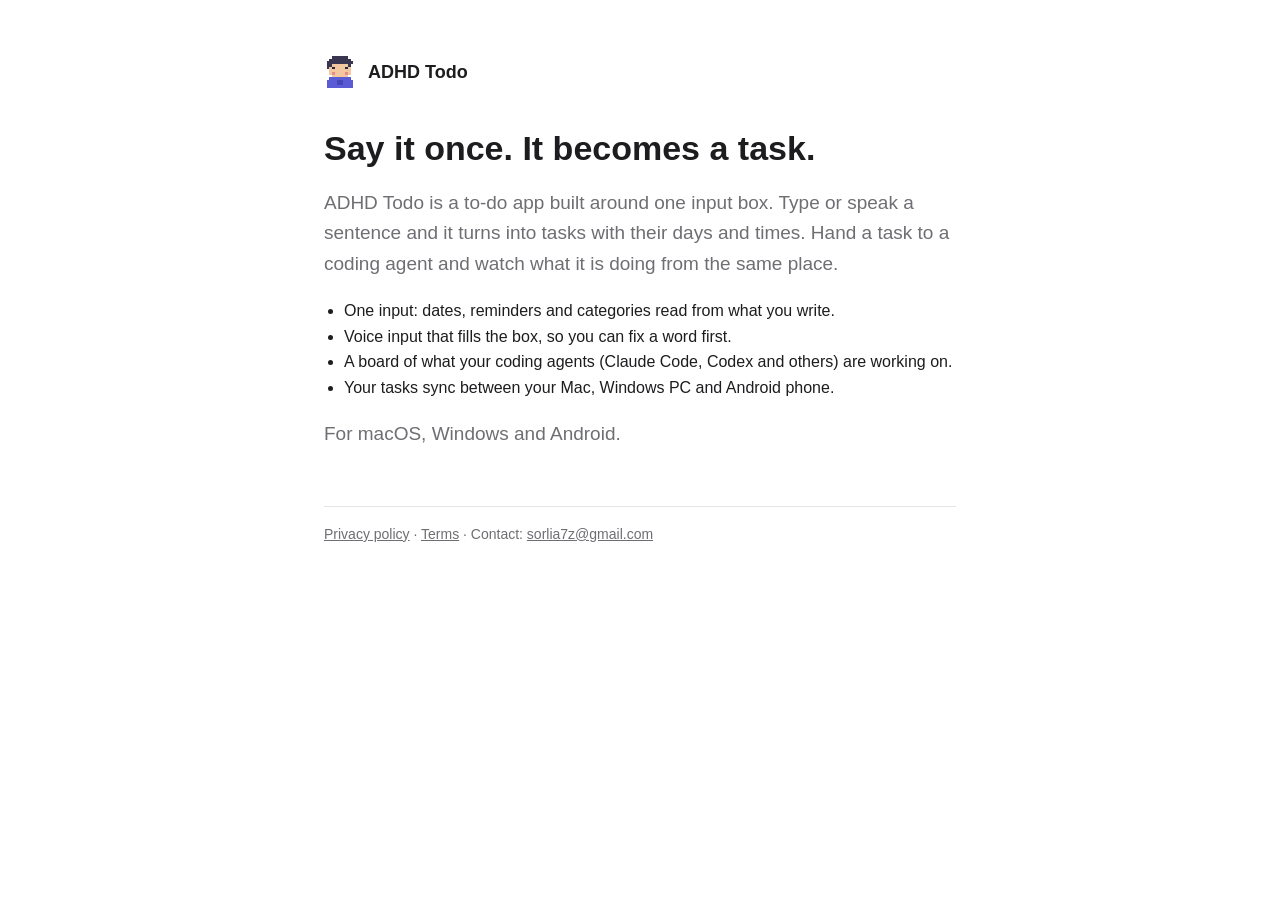
==== index.html @ 73b11468 "Home page, privacy policy and terms for ADHD Todo" ====
<!doctype html><html lang="en"><head><meta charset="utf-8"><meta name="viewport" content="width=device-width,initial-scale=1">
<title>ADHD Todo</title><meta name="description" content="A to-do app for people with ADHD, and a board that shows what your coding agents are doing.">
<link rel="icon" href="icon.png"><link rel="stylesheet" href="style.css"></head><body><main>
<header><img src="icon.png" width="32" height="32" alt=""><a href="./">ADHD Todo</a></header>
<h1>Say it once. It becomes a task.</h1>
<p class="lede">ADHD Todo is a to-do app built around one input box. Type or speak a sentence and it turns into tasks with their days and times. Hand a task to a coding agent and watch what it is doing from the same place.</p>
<ul>
<li>One input: dates, reminders and categories read from what you write.</li>
<li>Voice input that fills the box, so you can fix a word first.</li>
<li>A board of what your coding agents (Claude Code, Codex and others) are working on.</li>
<li>Your tasks sync between your Mac, Windows PC and Android phone.</li>
</ul>
<p class="lede">For macOS, Windows and Android.</p>
<footer><a href="privacy.html">Privacy policy</a> · <a href="terms.html">Terms</a> · Contact: <a href="mailto:sorlia7z@gmail.com">sorlia7z@gmail.com</a></footer>
</main></body></html>
---- style.css ----
:root{--bg:#fff;--text:#1d1d1f;--text2:#6e6e73;--accent:#5b5bd6;--line:rgba(0,0,0,.1)}
@media (prefers-color-scheme:dark){:root{--bg:#1c1c1e;--text:#f5f5f7;--text2:#a1a1a6;--accent:#7c7cf0;--line:rgba(255,255,255,.12)}}
*{box-sizing:border-box}body{margin:0;background:var(--bg);color:var(--text);font:16px/1.6 -apple-system,"Segoe UI",Helvetica,Arial,sans-serif}
main{max-width:680px;margin:0 auto;padding:56px 24px 72px}
header{display:flex;align-items:center;gap:12px}header img{image-rendering:pixelated}
header a{color:inherit;text-decoration:none;font-weight:700;font-size:18px}
h1{font-size:34px;line-height:1.2;margin:40px 0 12px}h2{font-size:20px;margin:36px 0 8px}
p,li{color:var(--text)}.lede{font-size:19px;color:var(--text2)}
a{color:var(--accent)}ul{padding-left:20px}
.btn{display:inline-block;margin-top:20px;padding:10px 18px;border-radius:10px;background:var(--accent);color:#fff;text-decoration:none;font-weight:600}
footer{margin-top:56px;padding-top:16px;border-top:1px solid var(--line);color:var(--text2);font-size:14px}
footer a{color:var(--text2)}
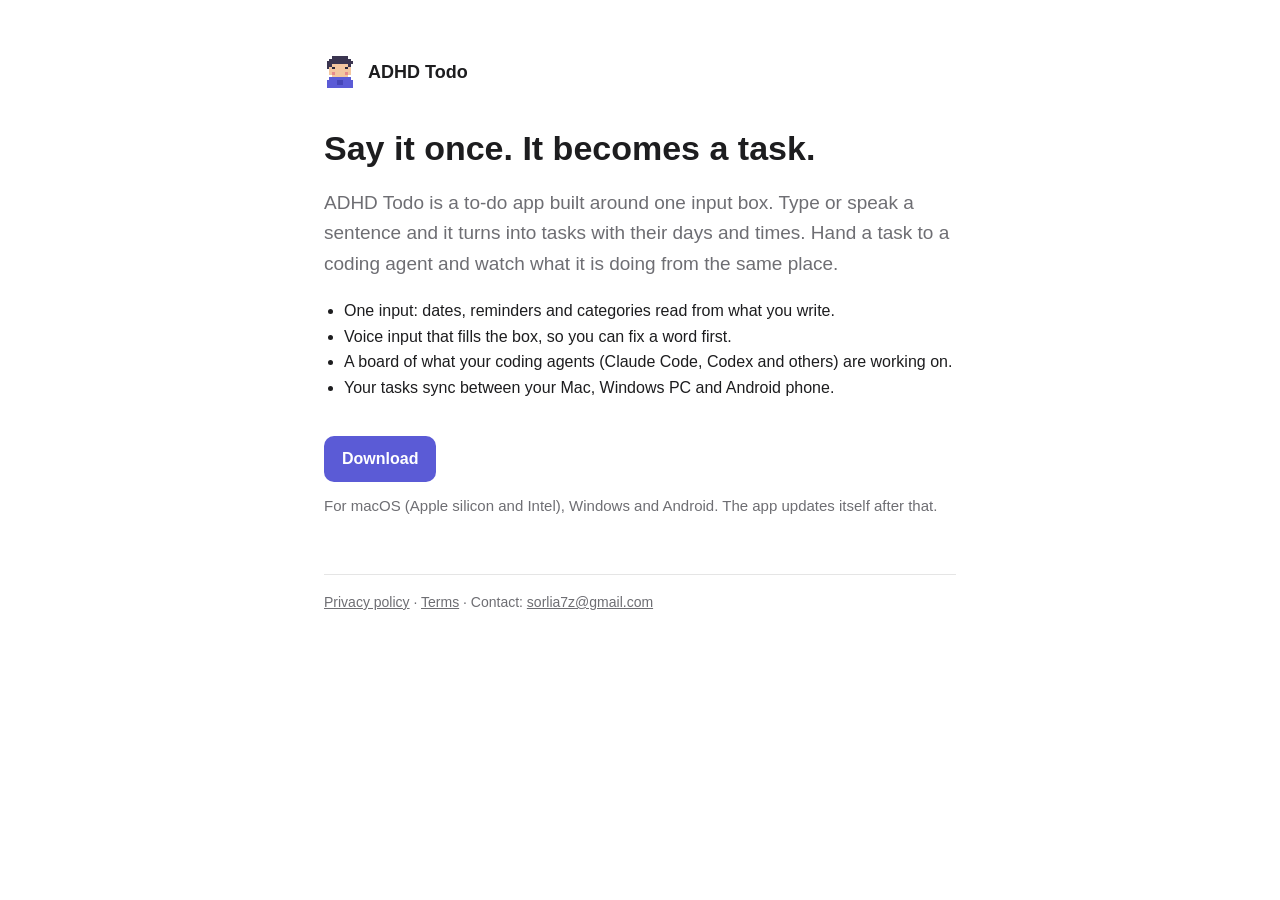
==== commit 6310b9fc: "Download button: the public releases page" ====
--- a/index.html
+++ b/index.html
@@ -10,6 +10,7 @@
 <li>A board of what your coding agents (Claude Code, Codex and others) are working on.</li>
 <li>Your tasks sync between your Mac, Windows PC and Android phone.</li>
 </ul>
-<p class="lede">For macOS, Windows and Android.</p>
+<a class="btn" href="https://github.com/QingYunA/adhd-todo-releases/releases/latest">Download</a>
+<p class="lede" style="font-size:15px;margin-top:12px">For macOS (Apple silicon and Intel), Windows and Android. The app updates itself after that.</p>
 <footer><a href="privacy.html">Privacy policy</a> · <a href="terms.html">Terms</a> · Contact: <a href="mailto:sorlia7z@gmail.com">sorlia7z@gmail.com</a></footer>
 </main></body></html>
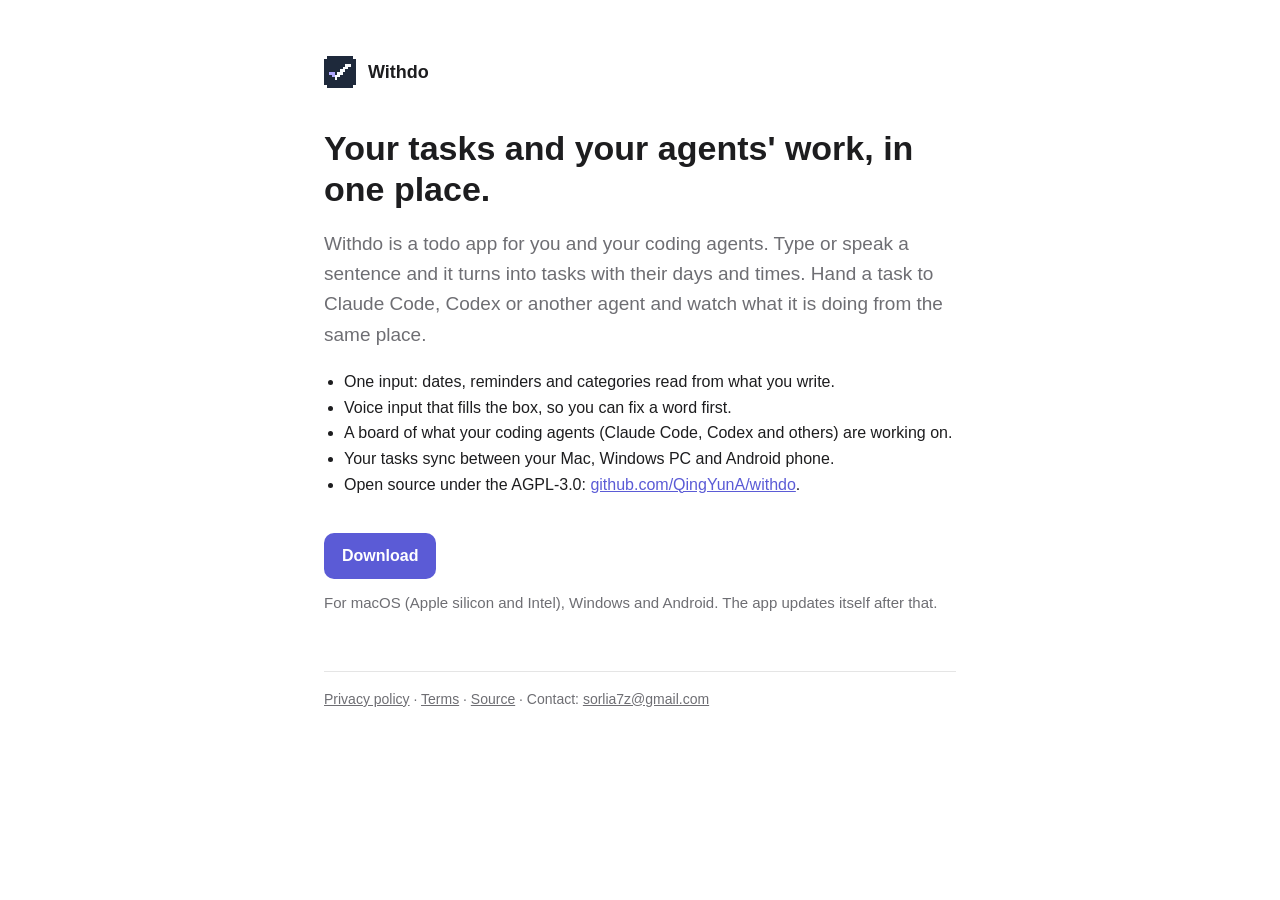
==== commit 1045f74b: "Rename to Withdo: name, icon, download link, open source - ADHD Todo is Withdo on every page; the pr" ====
--- a/index.html
+++ b/index.html
@@ -1,16 +1,18 @@
 <!doctype html><html lang="en"><head><meta charset="utf-8"><meta name="viewport" content="width=device-width,initial-scale=1">
-<title>ADHD Todo</title><meta name="description" content="A to-do app for people with ADHD, and a board that shows what your coding agents are doing.">
-<link rel="icon" href="icon.png"><link rel="stylesheet" href="style.css"></head><body><main>
-<header><img src="icon.png" width="32" height="32" alt=""><a href="./">ADHD Todo</a></header>
-<h1>Say it once. It becomes a task.</h1>
-<p class="lede">ADHD Todo is a to-do app built around one input box. Type or speak a sentence and it turns into tasks with their days and times. Hand a task to a coding agent and watch what it is doing from the same place.</p>
+<title>Withdo</title><meta name="description" content="A todo app for you and your coding agents: your tasks, and what Claude Code, Codex and the others are doing, in one place.">
+<meta property="og:title" content="Withdo"><meta property="og:description" content="A todo app for you and your coding agents: your tasks, and what Claude Code, Codex and the others are doing, in one place."><meta property="og:image" content="https://adhd-todo.sri-ai.xyz/app-icon.png"><meta property="og:url" content="https://adhd-todo.sri-ai.xyz/"><meta name="twitter:card" content="summary">
+<link rel="icon" href="icon.png"><link rel="apple-touch-icon" href="app-icon.png"><link rel="stylesheet" href="style.css"></head><body><main>
+<header><img src="icon.png" width="32" height="32" alt=""><a href="./">Withdo</a></header>
+<h1>Your tasks and your agents' work, in one place.</h1>
+<p class="lede">Withdo is a todo app for you and your coding agents. Type or speak a sentence and it turns into tasks with their days and times. Hand a task to Claude Code, Codex or another agent and watch what it is doing from the same place.</p>
 <ul>
 <li>One input: dates, reminders and categories read from what you write.</li>
 <li>Voice input that fills the box, so you can fix a word first.</li>
 <li>A board of what your coding agents (Claude Code, Codex and others) are working on.</li>
 <li>Your tasks sync between your Mac, Windows PC and Android phone.</li>
+<li>Open source under the AGPL-3.0: <a href="https://github.com/QingYunA/withdo">github.com/QingYunA/withdo</a>.</li>
 </ul>
-<a class="btn" href="https://github.com/QingYunA/adhd-todo-releases/releases/latest">Download</a>
+<a class="btn" href="https://github.com/QingYunA/withdo/releases/latest">Download</a>
 <p class="lede" style="font-size:15px;margin-top:12px">For macOS (Apple silicon and Intel), Windows and Android. The app updates itself after that.</p>
-<footer><a href="privacy.html">Privacy policy</a> · <a href="terms.html">Terms</a> · Contact: <a href="mailto:sorlia7z@gmail.com">sorlia7z@gmail.com</a></footer>
+<footer><a href="privacy.html">Privacy policy</a> · <a href="terms.html">Terms</a> · <a href="https://github.com/QingYunA/withdo">Source</a> · Contact: <a href="mailto:sorlia7z@gmail.com">sorlia7z@gmail.com</a></footer>
 </main></body></html>
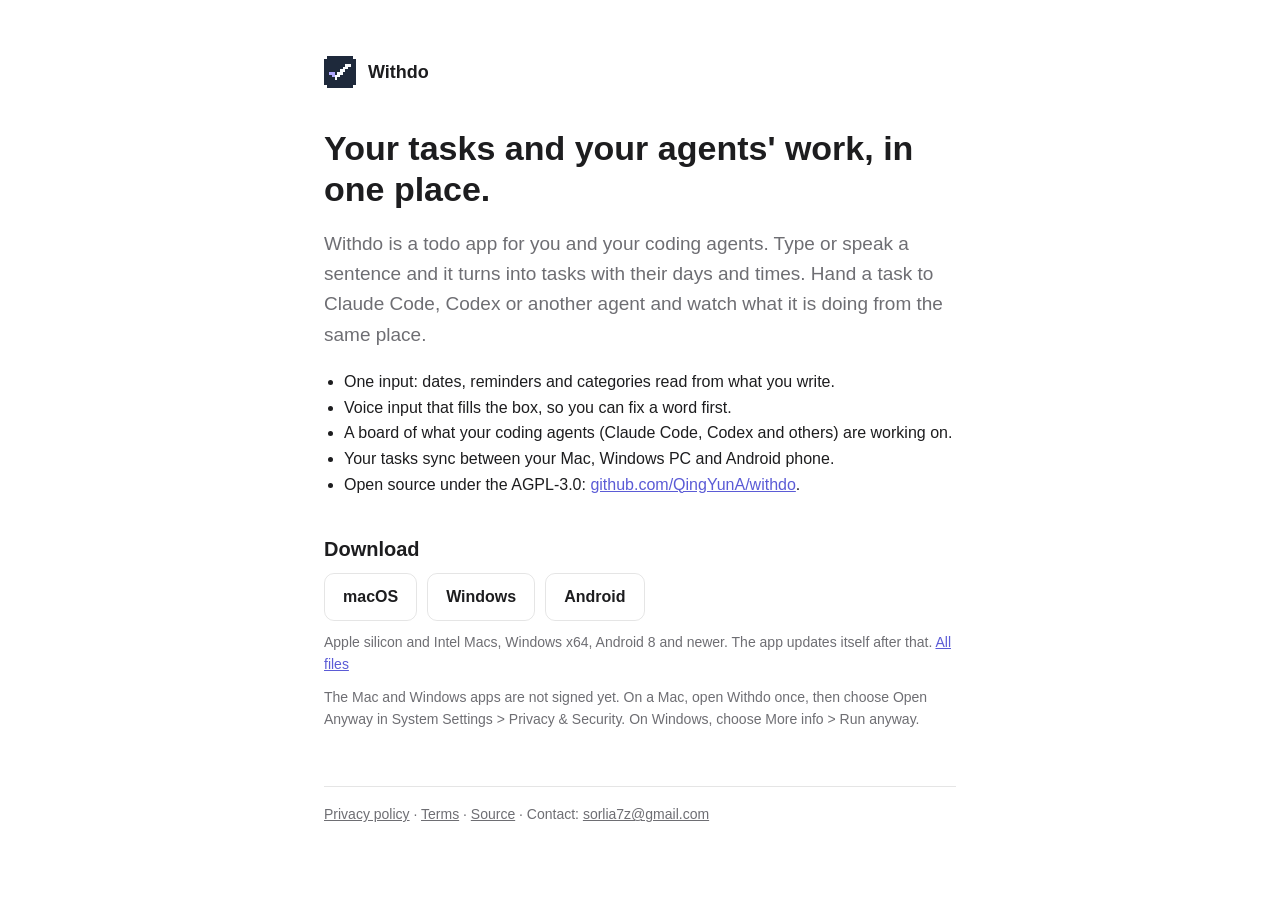
==== commit 12d97a2d: "Download buttons that link straight to each platform's file" ====
--- a/index.html
+++ b/index.html
@@ -1,6 +1,6 @@
 <!doctype html><html lang="en"><head><meta charset="utf-8"><meta name="viewport" content="width=device-width,initial-scale=1">
 <title>Withdo</title><meta name="description" content="A todo app for you and your coding agents: your tasks, and what Claude Code, Codex and the others are doing, in one place.">
-<meta property="og:title" content="Withdo"><meta property="og:description" content="A todo app for you and your coding agents: your tasks, and what Claude Code, Codex and the others are doing, in one place."><meta property="og:image" content="https://adhd-todo.sri-ai.xyz/app-icon.png"><meta property="og:url" content="https://adhd-todo.sri-ai.xyz/"><meta name="twitter:card" content="summary">
+<meta property="og:title" content="Withdo"><meta property="og:description" content="A todo app for you and your coding agents: your tasks, and what Claude Code, Codex and the others are doing, in one place."><meta property="og:image" content="https://qingyuna.github.io/withdo/app-icon.png"><meta property="og:url" content="https://qingyuna.github.io/withdo/"><meta name="twitter:card" content="summary">
 <link rel="icon" href="icon.png"><link rel="apple-touch-icon" href="app-icon.png"><link rel="stylesheet" href="style.css"></head><body><main>
 <header><img src="icon.png" width="32" height="32" alt=""><a href="./">Withdo</a></header>
 <h1>Your tasks and your agents' work, in one place.</h1>
@@ -12,7 +12,35 @@
 <li>Your tasks sync between your Mac, Windows PC and Android phone.</li>
 <li>Open source under the AGPL-3.0: <a href="https://github.com/QingYunA/withdo">github.com/QingYunA/withdo</a>.</li>
 </ul>
-<a class="btn" href="https://github.com/QingYunA/withdo/releases/latest">Download</a>
-<p class="lede" style="font-size:15px;margin-top:12px">For macOS (Apple silicon and Intel), Windows and Android. The app updates itself after that.</p>
+<h2 id="download">Download</h2>
+<div class="dl">
+<a class="btn" data-os="mac" href="https://github.com/QingYunA/withdo/releases/latest">macOS</a>
+<a class="btn" data-os="win" href="https://github.com/QingYunA/withdo/releases/latest">Windows</a>
+<a class="btn" data-os="android" href="https://github.com/QingYunA/withdo/releases/latest">Android</a>
+</div>
+<p class="note"><span id="ver">Apple silicon and Intel Macs, Windows x64, Android 8 and newer.</span> The app updates itself after that. <a href="https://github.com/QingYunA/withdo/releases/latest">All files</a></p>
+<p class="note">The Mac and Windows apps are not signed yet. On a Mac, open Withdo once, then choose Open Anyway in System Settings &gt; Privacy &amp; Security. On Windows, choose More info &gt; Run anyway.</p>
+<script>
+(function () {
+  var ua = navigator.userAgent, os = /Android/i.test(ua) ? "android" : /Windows/i.test(ua) ? "win" : /Mac/i.test(ua) ? "mac" : "";
+  // Each button: the file of the latest release whose name starts and ends like this. The APK is
+  // withdo-<v>.apk from 0.12.0 and adhd-todo-<v>.apk before.
+  var files = { mac: [["Withdo-", "-macos-universal.dmg"]], win: [["Withdo-Setup-", "-windows-x64.exe"]],
+                android: [["withdo-", ".apk"], ["adhd-todo-", ".apk"]] };
+  document.querySelectorAll(".dl a").forEach(function (a) { if (a.dataset.os === os) a.classList.add("primary"); });
+  fetch("https://api.github.com/repos/QingYunA/withdo/releases/latest").then(function (r) { return r.ok ? r.json() : null; })
+    .then(function (rel) {
+      if (!rel || !rel.assets) return;
+      document.querySelectorAll(".dl a").forEach(function (a) {
+        files[a.dataset.os].some(function (f) {
+          var hit = rel.assets.filter(function (x) { return x.name.indexOf(f[0]) === 0 && x.name.slice(-f[1].length) === f[1]; })[0];
+          if (hit) a.href = hit.browser_download_url;
+          return !!hit;
+        });
+      });
+      document.getElementById("ver").textContent = "Version " + rel.tag_name.replace(/^v/, "") + ". Apple silicon and Intel Macs, Windows x64, Android 8 and newer.";
+    }).catch(function () {});
+})();
+</script>
 <footer><a href="privacy.html">Privacy policy</a> · <a href="terms.html">Terms</a> · <a href="https://github.com/QingYunA/withdo">Source</a> · Contact: <a href="mailto:sorlia7z@gmail.com">sorlia7z@gmail.com</a></footer>
 </main></body></html>
--- a/style.css
+++ b/style.css
@@ -7,6 +7,9 @@
 h1{font-size:34px;line-height:1.2;margin:40px 0 12px}h2{font-size:20px;margin:36px 0 8px}
 p,li{color:var(--text)}.lede{font-size:19px;color:var(--text2)}
 a{color:var(--accent)}ul{padding-left:20px}
-.btn{display:inline-block;margin-top:20px;padding:10px 18px;border-radius:10px;background:var(--accent);color:#fff;text-decoration:none;font-weight:600}
+.dl{display:flex;flex-wrap:wrap;gap:10px;margin-top:4px}
+.btn{display:inline-block;padding:10px 18px;border-radius:10px;border:1px solid var(--line);color:var(--text);text-decoration:none;font-weight:600}
+.btn.primary{background:var(--accent);border-color:var(--accent);color:#fff}
+.note{font-size:14px;color:var(--text2);margin:10px 0 0}
 footer{margin-top:56px;padding-top:16px;border-top:1px solid var(--line);color:var(--text2);font-size:14px}
 footer a{color:var(--text2)}
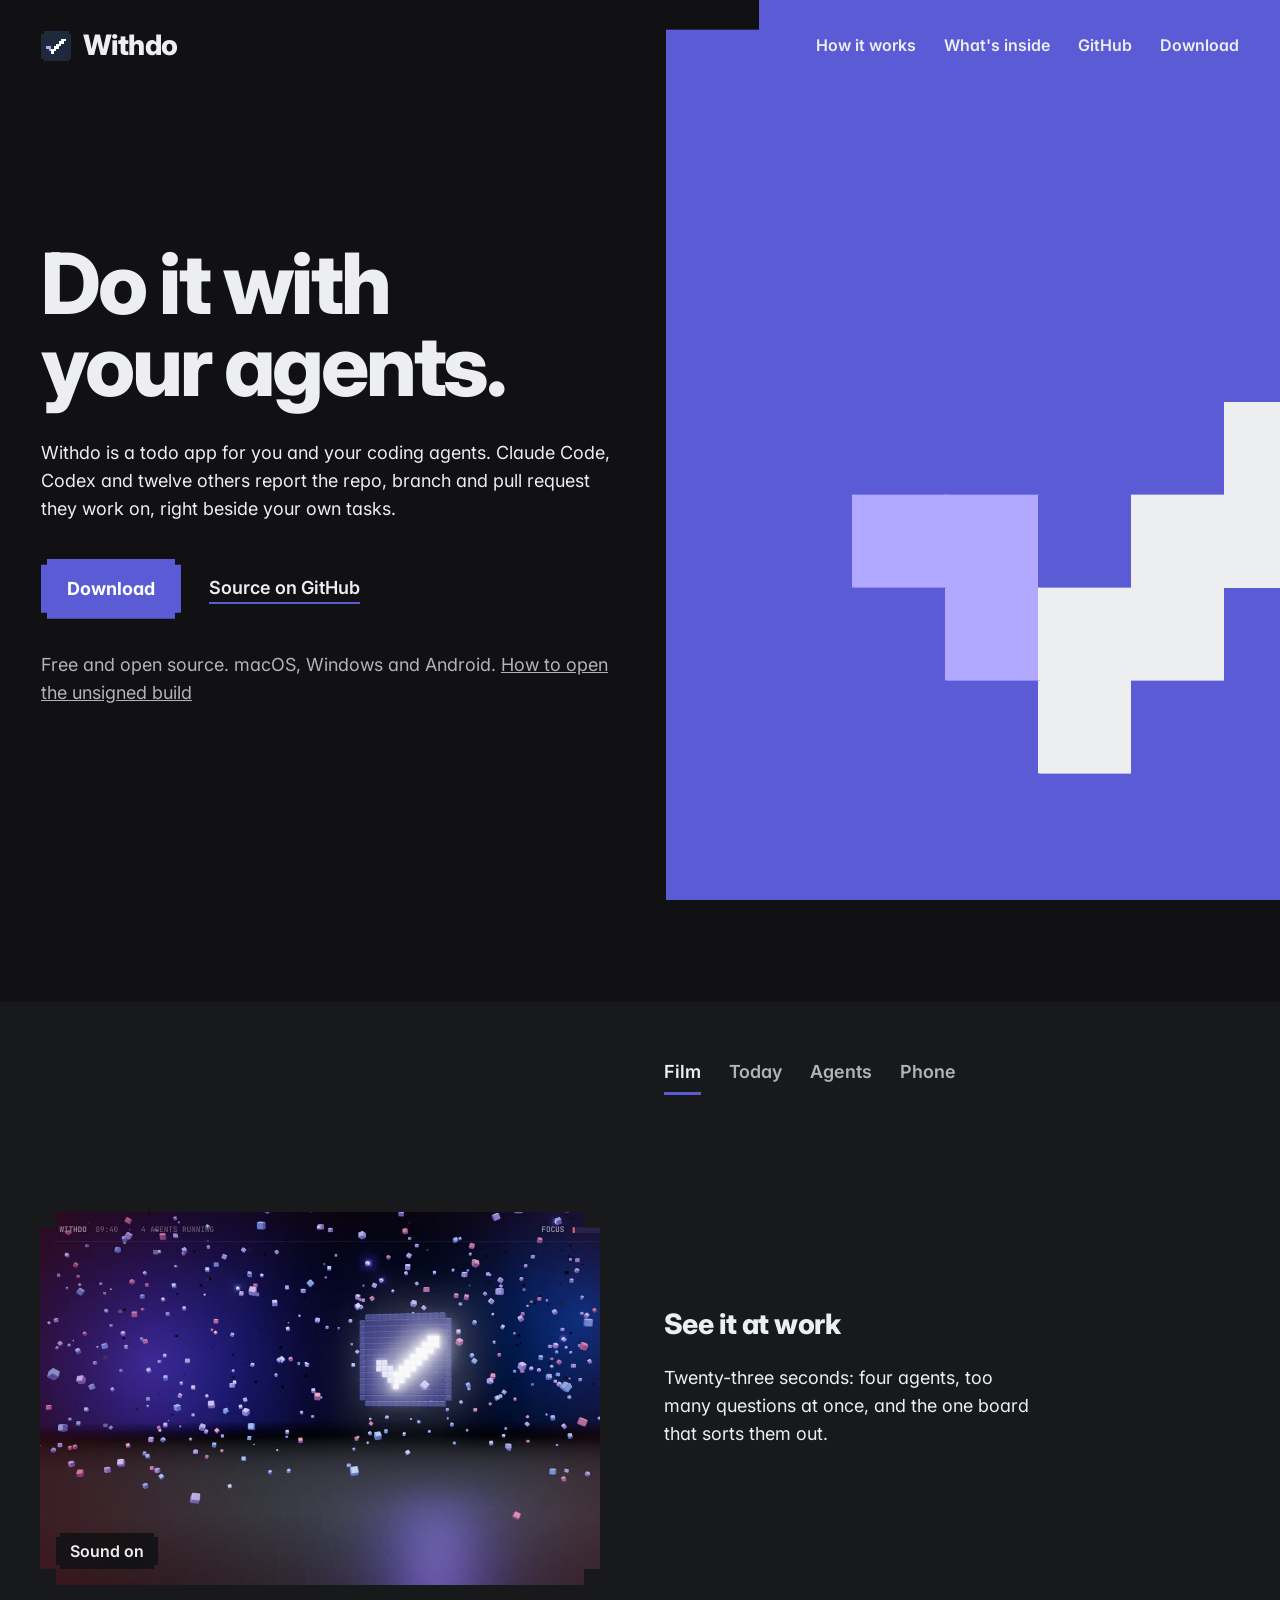
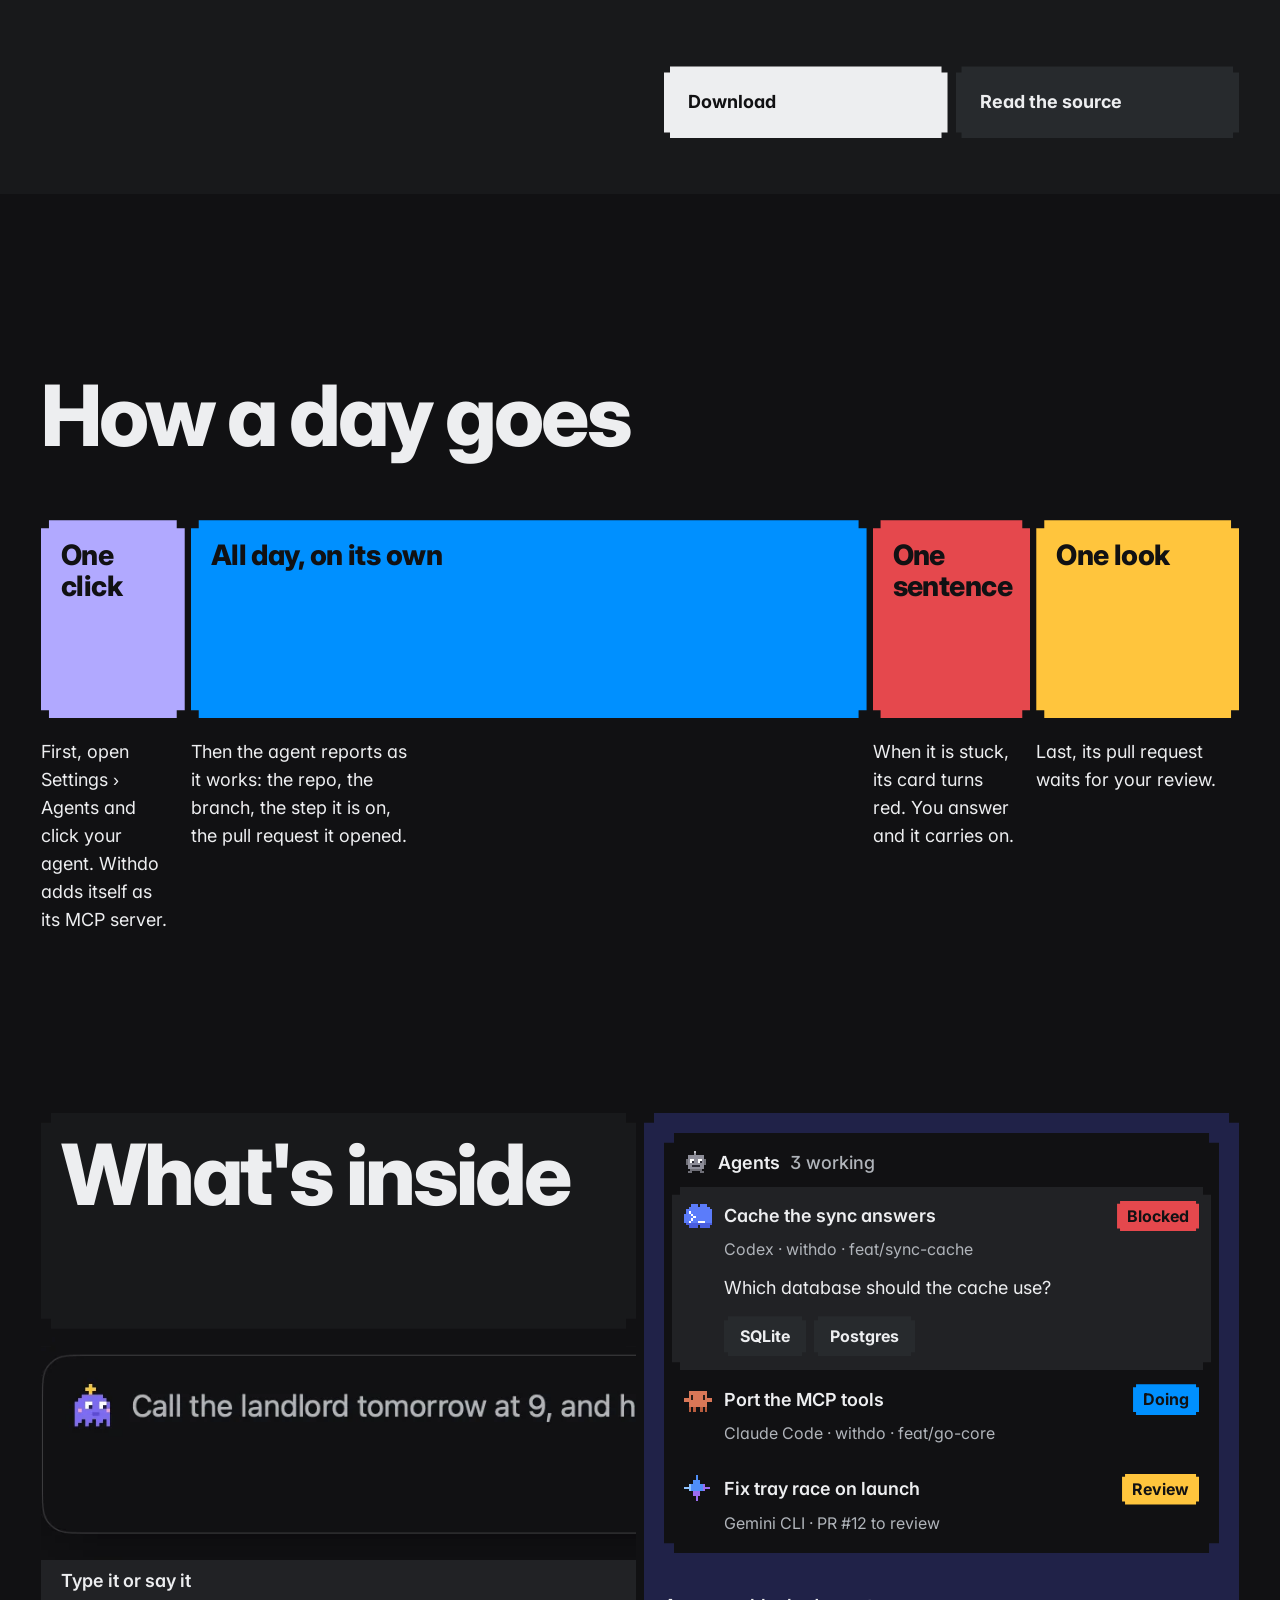
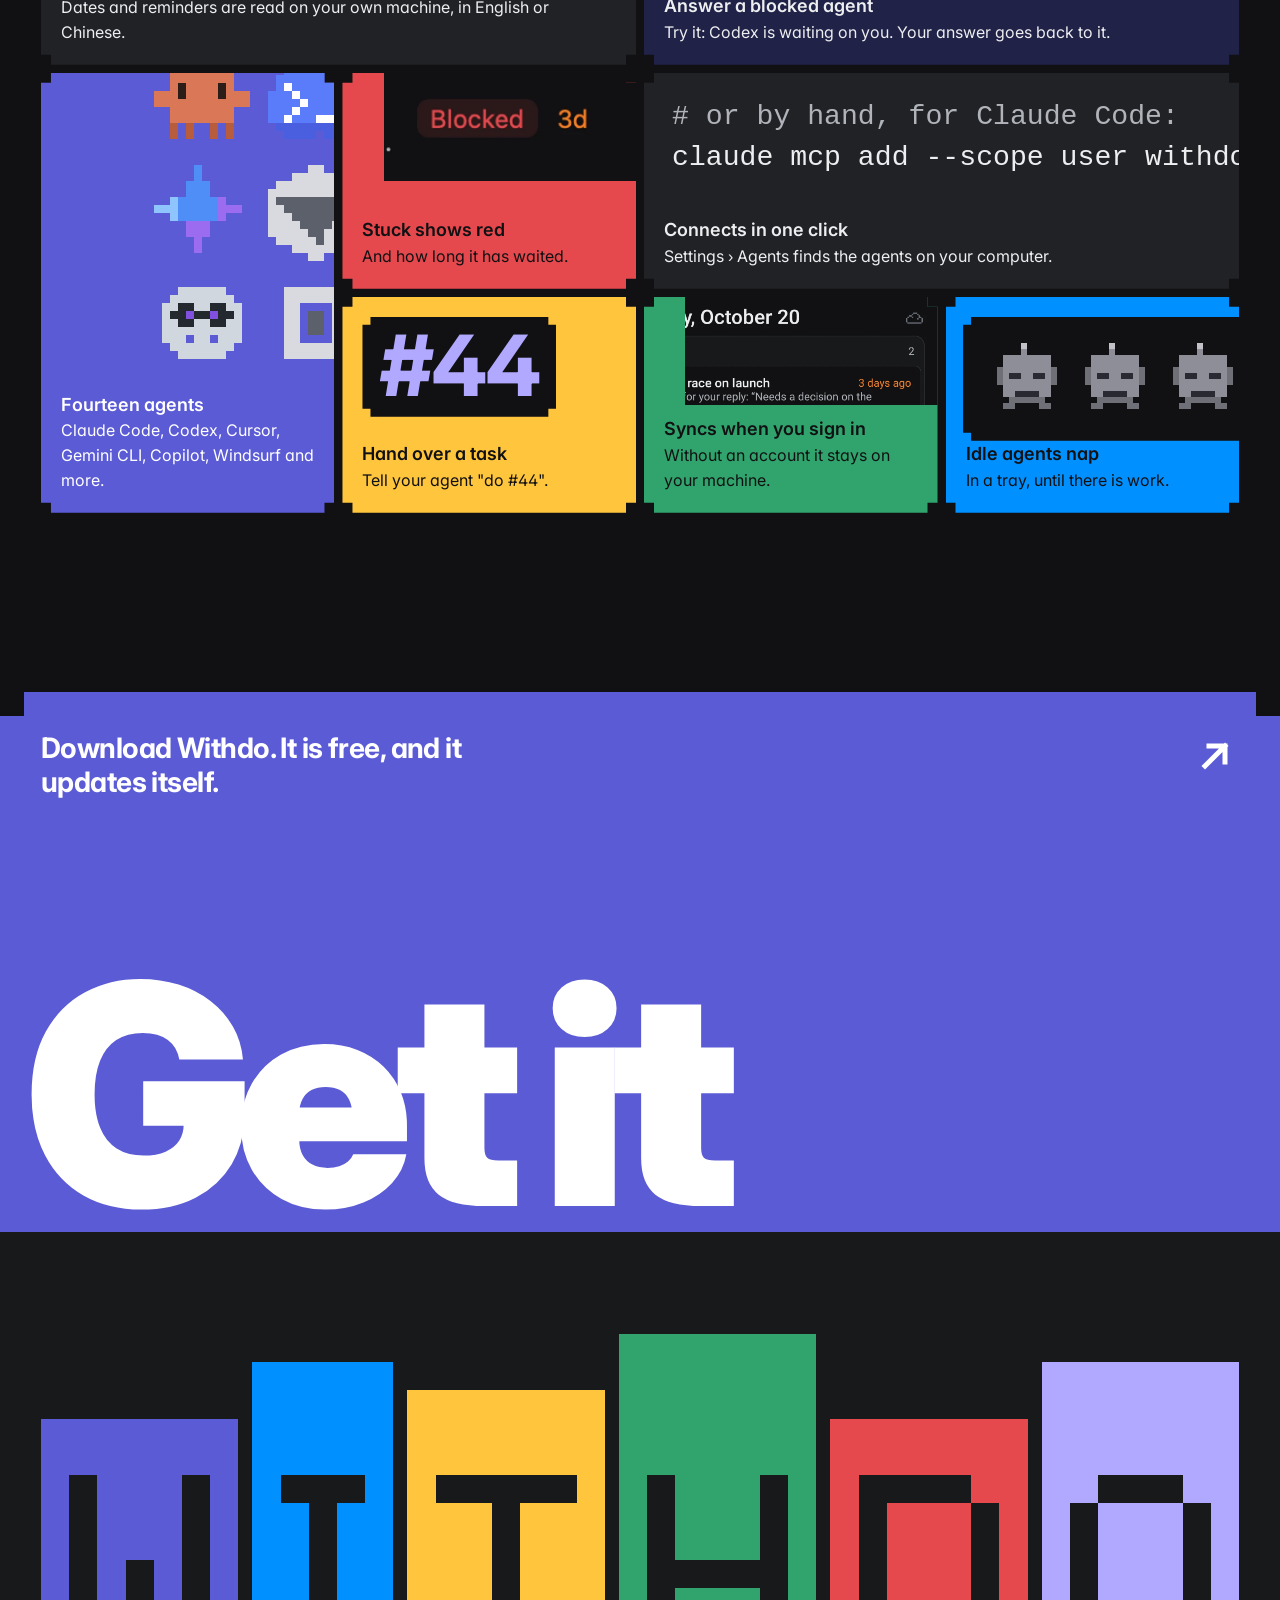
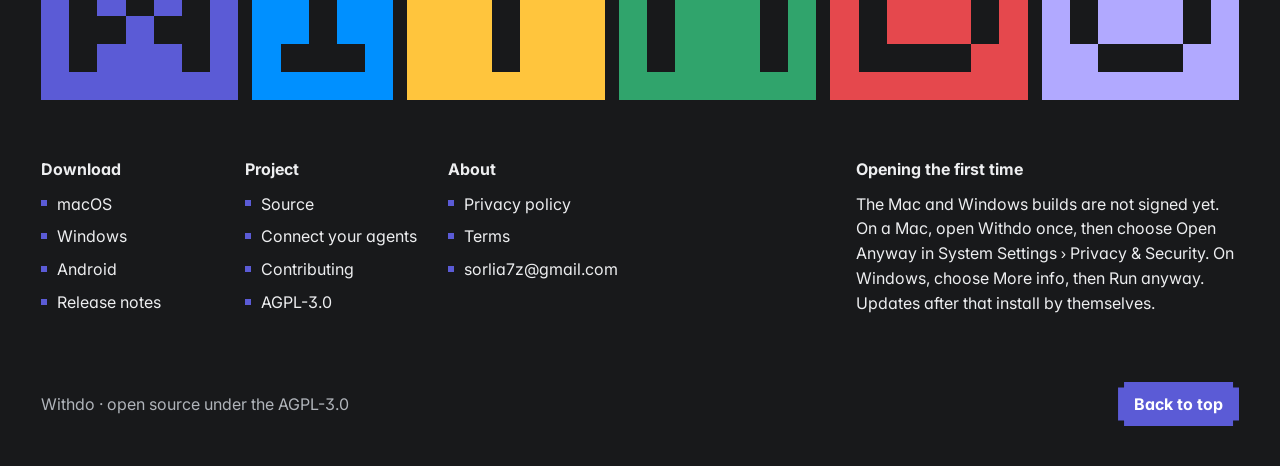
==== commit 721aa22d: "Redesign the home page around the app's pixel tile A giant pixel check in the hero; the film and rea" ====
--- a/index.html
+++ b/index.html
@@ -1,46 +1,141 @@
 <!doctype html><html lang="en"><head><meta charset="utf-8"><meta name="viewport" content="width=device-width,initial-scale=1">
-<title>Withdo</title><meta name="description" content="A todo app for you and your coding agents: your tasks, and what Claude Code, Codex and the others are doing, in one place.">
-<meta property="og:title" content="Withdo"><meta property="og:description" content="A todo app for you and your coding agents: your tasks, and what Claude Code, Codex and the others are doing, in one place."><meta property="og:image" content="https://qingyuna.github.io/withdo/app-icon.png"><meta property="og:url" content="https://qingyuna.github.io/withdo/"><meta name="twitter:card" content="summary">
-<link rel="icon" href="icon.png"><link rel="apple-touch-icon" href="app-icon.png"><link rel="stylesheet" href="style.css"></head><body><main>
-<header><img src="icon.png" width="32" height="32" alt=""><a href="./">Withdo</a></header>
-<h1>Your tasks and your agents' work, in one place.</h1>
-<p class="lede">Withdo is a todo app for you and your coding agents. Type or speak a sentence and it turns into tasks with their days and times. Hand a task to Claude Code, Codex or another agent and watch what it is doing from the same place.</p>
-<ul>
-<li>One input: dates, reminders and categories read from what you write.</li>
-<li>Voice input that fills the box, so you can fix a word first.</li>
-<li>A board of what your coding agents (Claude Code, Codex and others) are working on.</li>
-<li>Your tasks sync between your Mac, Windows PC and Android phone.</li>
-<li>Open source under the AGPL-3.0: <a href="https://github.com/QingYunA/withdo">github.com/QingYunA/withdo</a>.</li>
-</ul>
-<h2 id="download">Download</h2>
-<div class="dl">
-<a class="btn" data-os="mac" href="https://github.com/QingYunA/withdo/releases/latest">macOS</a>
-<a class="btn" data-os="win" href="https://github.com/QingYunA/withdo/releases/latest">Windows</a>
-<a class="btn" data-os="android" href="https://github.com/QingYunA/withdo/releases/latest">Android</a>
-</div>
-<p class="note"><span id="ver">Apple silicon and Intel Macs, Windows x64, Android 8 and newer.</span> The app updates itself after that. <a href="https://github.com/QingYunA/withdo/releases/latest">All files</a></p>
-<p class="note">The Mac and Windows apps are not signed yet. On a Mac, open Withdo once, then choose Open Anyway in System Settings &gt; Privacy &amp; Security. On Windows, choose More info &gt; Run anyway.</p>
-<script>
-(function () {
-  var ua = navigator.userAgent, os = /Android/i.test(ua) ? "android" : /Windows/i.test(ua) ? "win" : /Mac/i.test(ua) ? "mac" : "";
-  // Each button: the file of the latest release whose name starts and ends like this. The APK is
-  // withdo-<v>.apk from 0.12.0 and adhd-todo-<v>.apk before.
-  var files = { mac: [["Withdo-", "-macos-universal.dmg"]], win: [["Withdo-Setup-", "-windows-x64.exe"]],
-                android: [["withdo-", ".apk"], ["adhd-todo-", ".apk"]] };
-  document.querySelectorAll(".dl a").forEach(function (a) { if (a.dataset.os === os) a.classList.add("primary"); });
-  fetch("https://api.github.com/repos/QingYunA/withdo/releases/latest").then(function (r) { return r.ok ? r.json() : null; })
-    .then(function (rel) {
-      if (!rel || !rel.assets) return;
-      document.querySelectorAll(".dl a").forEach(function (a) {
-        files[a.dataset.os].some(function (f) {
-          var hit = rel.assets.filter(function (x) { return x.name.indexOf(f[0]) === 0 && x.name.slice(-f[1].length) === f[1]; })[0];
-          if (hit) a.href = hit.browser_download_url;
-          return !!hit;
-        });
-      });
-      document.getElementById("ver").textContent = "Version " + rel.tag_name.replace(/^v/, "") + ". Apple silicon and Intel Macs, Windows x64, Android 8 and newer.";
-    }).catch(function () {});
-})();
-</script>
-<footer><a href="privacy.html">Privacy policy</a> · <a href="terms.html">Terms</a> · <a href="https://github.com/QingYunA/withdo">Source</a> · Contact: <a href="mailto:sorlia7z@gmail.com">sorlia7z@gmail.com</a></footer>
-</main></body></html>
+<title>Withdo: a todo app for you and your coding agents</title>
+<meta name="description" content="A todo app for you and your coding agents: your tasks, and what Claude Code, Codex and the others are doing, in one place. Free and open source, for macOS, Windows and Android.">
+<meta property="og:title" content="Withdo"><meta property="og:description" content="A todo app for you and your coding agents: your tasks, and what Claude Code, Codex and the others are doing, in one place."><meta property="og:image" content="https://qingyuna.github.io/withdo/media/film.jpg"><meta property="og:url" content="https://qingyuna.github.io/withdo/"><meta name="twitter:card" content="summary_large_image">
+<meta name="theme-color" content="#111113">
+<link rel="icon" href="icon.png"><link rel="apple-touch-icon" href="app-icon.png">
+<link rel="preload" href="fonts/inter.woff2" as="font" type="font/woff2" crossorigin>
+<link rel="stylesheet" href="style.css">
+<script>document.documentElement.classList.add("js")</script>
+</head><body class="home">
+
+<header class="bar">
+  <a class="mark" href="./"><img src="icon.png" width="30" height="30" alt="">Withdo</a>
+  <nav aria-label="Main"><a href="#how">How it works</a><a href="#inside">What's inside</a><a href="https://github.com/QingYunA/withdo">GitHub</a><a href="#get">Download</a></nav>
+</header>
+
+<main>
+<section class="hero" aria-labelledby="h-hero">
+  <svg class="hero-shape" viewBox="0 0 12 12" aria-hidden="true" shape-rendering="crispEdges"><rect x="1" y="0" width="1.02" height="1.02" fill="#5b5bd6" style="--d:28"/><rect x="2" y="0" width="1.02" height="1.02" fill="#5b5bd6" style="--d:56"/><rect x="3" y="0" width="1.02" height="1.02" fill="#5b5bd6" style="--d:84"/><rect x="4" y="0" width="1.02" height="1.02" fill="#5b5bd6" style="--d:112"/><rect x="5" y="0" width="1.02" height="1.02" fill="#5b5bd6" style="--d:140"/><rect x="6" y="0" width="1.02" height="1.02" fill="#5b5bd6" style="--d:168"/><rect x="7" y="0" width="1.02" height="1.02" fill="#5b5bd6" style="--d:196"/><rect x="8" y="0" width="1.02" height="1.02" fill="#5b5bd6" style="--d:224"/><rect x="9" y="0" width="1.02" height="1.02" fill="#5b5bd6" style="--d:252"/><rect x="10" y="0" width="1.02" height="1.02" fill="#5b5bd6" style="--d:280"/><rect x="0" y="1" width="1.02" height="1.02" fill="#5b5bd6" style="--d:28"/><rect x="1" y="1" width="1.02" height="1.02" fill="#5b5bd6" style="--d:56"/><rect x="2" y="1" width="1.02" height="1.02" fill="#5b5bd6" style="--d:84"/><rect x="3" y="1" width="1.02" height="1.02" fill="#5b5bd6" style="--d:112"/><rect x="4" y="1" width="1.02" height="1.02" fill="#5b5bd6" style="--d:140"/><rect x="5" y="1" width="1.02" height="1.02" fill="#5b5bd6" style="--d:168"/><rect x="6" y="1" width="1.02" height="1.02" fill="#5b5bd6" style="--d:196"/><rect x="7" y="1" width="1.02" height="1.02" fill="#5b5bd6" style="--d:224"/><rect x="8" y="1" width="1.02" height="1.02" fill="#5b5bd6" style="--d:252"/><rect x="9" y="1" width="1.02" height="1.02" fill="#5b5bd6" style="--d:280"/><rect x="10" y="1" width="1.02" height="1.02" fill="#5b5bd6" style="--d:308"/><rect x="11" y="1" width="1.02" height="1.02" fill="#5b5bd6" style="--d:336"/><rect x="0" y="2" width="1.02" height="1.02" fill="#5b5bd6" style="--d:56"/><rect x="1" y="2" width="1.02" height="1.02" fill="#5b5bd6" style="--d:84"/><rect x="2" y="2" width="1.02" height="1.02" fill="#5b5bd6" style="--d:112"/><rect x="3" y="2" width="1.02" height="1.02" fill="#5b5bd6" style="--d:140"/><rect x="4" y="2" width="1.02" height="1.02" fill="#5b5bd6" style="--d:168"/><rect x="5" y="2" width="1.02" height="1.02" fill="#5b5bd6" style="--d:196"/><rect x="6" y="2" width="1.02" height="1.02" fill="#5b5bd6" style="--d:224"/><rect x="7" y="2" width="1.02" height="1.02" fill="#5b5bd6" style="--d:252"/><rect x="8" y="2" width="1.02" height="1.02" fill="#5b5bd6" style="--d:280"/><rect x="9" y="2" width="1.02" height="1.02" fill="#5b5bd6" style="--d:308"/><rect x="10" y="2" width="1.02" height="1.02" fill="#5b5bd6" style="--d:336"/><rect x="11" y="2" width="1.02" height="1.02" fill="#5b5bd6" style="--d:364"/><rect x="0" y="3" width="1.02" height="1.02" fill="#5b5bd6" style="--d:84"/><rect x="1" y="3" width="1.02" height="1.02" fill="#5b5bd6" style="--d:112"/><rect x="2" y="3" width="1.02" height="1.02" fill="#5b5bd6" style="--d:140"/><rect x="3" y="3" width="1.02" height="1.02" fill="#5b5bd6" style="--d:168"/><rect x="4" y="3" width="1.02" height="1.02" fill="#5b5bd6" style="--d:196"/><rect x="5" y="3" width="1.02" height="1.02" fill="#5b5bd6" style="--d:224"/><rect x="6" y="3" width="1.02" height="1.02" fill="#5b5bd6" style="--d:252"/><rect x="7" y="3" width="1.02" height="1.02" fill="#5b5bd6" style="--d:280"/><rect x="8" y="3" width="1.02" height="1.02" fill="#edeef0" style="--d:528"/><rect x="9" y="3" width="1.02" height="1.02" fill="#edeef0" style="--d:556"/><rect x="10" y="3" width="1.02" height="1.02" fill="#5b5bd6" style="--d:364"/><rect x="11" y="3" width="1.02" height="1.02" fill="#5b5bd6" style="--d:392"/><rect x="0" y="4" width="1.02" height="1.02" fill="#5b5bd6" style="--d:112"/><rect x="1" y="4" width="1.02" height="1.02" fill="#5b5bd6" style="--d:140"/><rect x="2" y="4" width="1.02" height="1.02" fill="#5b5bd6" style="--d:168"/><rect x="3" y="4" width="1.02" height="1.02" fill="#5b5bd6" style="--d:196"/><rect x="4" y="4" width="1.02" height="1.02" fill="#5b5bd6" style="--d:224"/><rect x="5" y="4" width="1.02" height="1.02" fill="#5b5bd6" style="--d:252"/><rect x="6" y="4" width="1.02" height="1.02" fill="#5b5bd6" style="--d:280"/><rect x="7" y="4" width="1.02" height="1.02" fill="#edeef0" style="--d:528"/><rect x="8" y="4" width="1.02" height="1.02" fill="#edeef0" style="--d:556"/><rect x="9" y="4" width="1.02" height="1.02" fill="#5b5bd6" style="--d:364"/><rect x="10" y="4" width="1.02" height="1.02" fill="#5b5bd6" style="--d:392"/><rect x="11" y="4" width="1.02" height="1.02" fill="#5b5bd6" style="--d:420"/><rect x="0" y="5" width="1.02" height="1.02" fill="#5b5bd6" style="--d:140"/><rect x="1" y="5" width="1.02" height="1.02" fill="#5b5bd6" style="--d:168"/><rect x="2" y="5" width="1.02" height="1.02" fill="#5b5bd6" style="--d:196"/><rect x="3" y="5" width="1.02" height="1.02" fill="#5b5bd6" style="--d:224"/><rect x="4" y="5" width="1.02" height="1.02" fill="#5b5bd6" style="--d:252"/><rect x="5" y="5" width="1.02" height="1.02" fill="#5b5bd6" style="--d:280"/><rect x="6" y="5" width="1.02" height="1.02" fill="#edeef0" style="--d:528"/><rect x="7" y="5" width="1.02" height="1.02" fill="#edeef0" style="--d:556"/><rect x="8" y="5" width="1.02" height="1.02" fill="#5b5bd6" style="--d:364"/><rect x="9" y="5" width="1.02" height="1.02" fill="#5b5bd6" style="--d:392"/><rect x="10" y="5" width="1.02" height="1.02" fill="#5b5bd6" style="--d:420"/><rect x="11" y="5" width="1.02" height="1.02" fill="#5b5bd6" style="--d:448"/><rect x="0" y="6" width="1.02" height="1.02" fill="#5b5bd6" style="--d:168"/><rect x="1" y="6" width="1.02" height="1.02" fill="#5b5bd6" style="--d:196"/><rect x="2" y="6" width="1.02" height="1.02" fill="#b1a9ff" style="--d:444"/><rect x="3" y="6" width="1.02" height="1.02" fill="#b1a9ff" style="--d:472"/><rect x="4" y="6" width="1.02" height="1.02" fill="#5b5bd6" style="--d:280"/><rect x="5" y="6" width="1.02" height="1.02" fill="#edeef0" style="--d:528"/><rect x="6" y="6" width="1.02" height="1.02" fill="#edeef0" style="--d:556"/><rect x="7" y="6" width="1.02" height="1.02" fill="#5b5bd6" style="--d:364"/><rect x="8" y="6" width="1.02" height="1.02" fill="#5b5bd6" style="--d:392"/><rect x="9" y="6" width="1.02" height="1.02" fill="#5b5bd6" style="--d:420"/><rect x="10" y="6" width="1.02" height="1.02" fill="#5b5bd6" style="--d:448"/><rect x="11" y="6" width="1.02" height="1.02" fill="#5b5bd6" style="--d:476"/><rect x="0" y="7" width="1.02" height="1.02" fill="#5b5bd6" style="--d:196"/><rect x="1" y="7" width="1.02" height="1.02" fill="#5b5bd6" style="--d:224"/><rect x="2" y="7" width="1.02" height="1.02" fill="#5b5bd6" style="--d:252"/><rect x="3" y="7" width="1.02" height="1.02" fill="#b1a9ff" style="--d:500"/><rect x="4" y="7" width="1.02" height="1.02" fill="#edeef0" style="--d:528"/><rect x="5" y="7" width="1.02" height="1.02" fill="#edeef0" style="--d:556"/><rect x="6" y="7" width="1.02" height="1.02" fill="#5b5bd6" style="--d:364"/><rect x="7" y="7" width="1.02" height="1.02" fill="#5b5bd6" style="--d:392"/><rect x="8" y="7" width="1.02" height="1.02" fill="#5b5bd6" style="--d:420"/><rect x="9" y="7" width="1.02" height="1.02" fill="#5b5bd6" style="--d:448"/><rect x="10" y="7" width="1.02" height="1.02" fill="#5b5bd6" style="--d:476"/><rect x="11" y="7" width="1.02" height="1.02" fill="#5b5bd6" style="--d:504"/><rect x="0" y="8" width="1.02" height="1.02" fill="#5b5bd6" style="--d:224"/><rect x="1" y="8" width="1.02" height="1.02" fill="#5b5bd6" style="--d:252"/><rect x="2" y="8" width="1.02" height="1.02" fill="#5b5bd6" style="--d:280"/><rect x="3" y="8" width="1.02" height="1.02" fill="#5b5bd6" style="--d:308"/><rect x="4" y="8" width="1.02" height="1.02" fill="#edeef0" style="--d:556"/><rect x="5" y="8" width="1.02" height="1.02" fill="#5b5bd6" style="--d:364"/><rect x="6" y="8" width="1.02" height="1.02" fill="#5b5bd6" style="--d:392"/><rect x="7" y="8" width="1.02" height="1.02" fill="#5b5bd6" style="--d:420"/><rect x="8" y="8" width="1.02" height="1.02" fill="#5b5bd6" style="--d:448"/><rect x="9" y="8" width="1.02" height="1.02" fill="#5b5bd6" style="--d:476"/><rect x="10" y="8" width="1.02" height="1.02" fill="#5b5bd6" style="--d:504"/><rect x="11" y="8" width="1.02" height="1.02" fill="#5b5bd6" style="--d:532"/><rect x="0" y="9" width="1.02" height="1.02" fill="#5b5bd6" style="--d:252"/><rect x="1" y="9" width="1.02" height="1.02" fill="#5b5bd6" style="--d:280"/><rect x="2" y="9" width="1.02" height="1.02" fill="#5b5bd6" style="--d:308"/><rect x="3" y="9" width="1.02" height="1.02" fill="#5b5bd6" style="--d:336"/><rect x="4" y="9" width="1.02" height="1.02" fill="#5b5bd6" style="--d:364"/><rect x="5" y="9" width="1.02" height="1.02" fill="#5b5bd6" style="--d:392"/><rect x="6" y="9" width="1.02" height="1.02" fill="#5b5bd6" style="--d:420"/><rect x="7" y="9" width="1.02" height="1.02" fill="#5b5bd6" style="--d:448"/><rect x="8" y="9" width="1.02" height="1.02" fill="#5b5bd6" style="--d:476"/><rect x="9" y="9" width="1.02" height="1.02" fill="#5b5bd6" style="--d:504"/><rect x="10" y="9" width="1.02" height="1.02" fill="#5b5bd6" style="--d:532"/><rect x="11" y="9" width="1.02" height="1.02" fill="#5b5bd6" style="--d:560"/><rect x="0" y="10" width="1.02" height="1.02" fill="#5b5bd6" style="--d:280"/><rect x="1" y="10" width="1.02" height="1.02" fill="#5b5bd6" style="--d:308"/><rect x="2" y="10" width="1.02" height="1.02" fill="#5b5bd6" style="--d:336"/><rect x="3" y="10" width="1.02" height="1.02" fill="#5b5bd6" style="--d:364"/><rect x="4" y="10" width="1.02" height="1.02" fill="#5b5bd6" style="--d:392"/><rect x="5" y="10" width="1.02" height="1.02" fill="#5b5bd6" style="--d:420"/><rect x="6" y="10" width="1.02" height="1.02" fill="#5b5bd6" style="--d:448"/><rect x="7" y="10" width="1.02" height="1.02" fill="#5b5bd6" style="--d:476"/><rect x="8" y="10" width="1.02" height="1.02" fill="#5b5bd6" style="--d:504"/><rect x="9" y="10" width="1.02" height="1.02" fill="#5b5bd6" style="--d:532"/><rect x="10" y="10" width="1.02" height="1.02" fill="#5b5bd6" style="--d:560"/><rect x="11" y="10" width="1.02" height="1.02" fill="#5b5bd6" style="--d:588"/><rect x="1" y="11" width="1.02" height="1.02" fill="#5b5bd6" style="--d:336"/><rect x="2" y="11" width="1.02" height="1.02" fill="#5b5bd6" style="--d:364"/><rect x="3" y="11" width="1.02" height="1.02" fill="#5b5bd6" style="--d:392"/><rect x="4" y="11" width="1.02" height="1.02" fill="#5b5bd6" style="--d:420"/><rect x="5" y="11" width="1.02" height="1.02" fill="#5b5bd6" style="--d:448"/><rect x="6" y="11" width="1.02" height="1.02" fill="#5b5bd6" style="--d:476"/><rect x="7" y="11" width="1.02" height="1.02" fill="#5b5bd6" style="--d:504"/><rect x="8" y="11" width="1.02" height="1.02" fill="#5b5bd6" style="--d:532"/><rect x="9" y="11" width="1.02" height="1.02" fill="#5b5bd6" style="--d:560"/><rect x="10" y="11" width="1.02" height="1.02" fill="#5b5bd6" style="--d:588"/></svg>
+  <div class="hero-copy">
+    <h1 id="h-hero" data-in>Do it with your&nbsp;agents.</h1>
+    <p data-in style="--i:1">Withdo is a todo app for you and your coding agents. Claude Code, Codex and twelve others report the repo, branch and pull request they work on, right beside your own tasks.</p>
+    <div class="actions" data-in style="--i:2">
+      <a class="btn notch" data-dl="auto" href="https://github.com/QingYunA/withdo/releases/latest">Download</a>
+      <a class="link" href="https://github.com/QingYunA/withdo">Source on GitHub</a>
+    </div>
+    <p class="fine" data-in style="--i:3">Free and open source. macOS, Windows and Android. <a href="#install">How to open the unsigned build</a></p>
+  </div>
+</section>
+
+<section class="show" aria-labelledby="h-show">
+  <div class="plate-wrap">
+    <div class="plate notch shut" id="plate">
+      <video id="film" data-pane="film" src="media/film.mp4" poster="media/film.jpg" muted loop playsinline preload="metadata" aria-label="The Withdo film: four agents ask for you at once, then one board sorts them out"></video>
+      <button class="sound notch" id="sound" type="button" data-pane="film" aria-pressed="false">Sound on</button>
+      <img data-pane="today" src="media/today.webp" width="1400" height="916" alt="Today in Withdo: your tasks, and two agent cards waiting for a reply and a review" loading="lazy" hidden>
+      <img data-pane="agents" src="media/agents.webp" width="1400" height="916" alt="The Agents page: Claude Code's tasks with their branches, three doing, one blocked for three days" loading="lazy" hidden>
+      <img class="phone" data-pane="phone" src="media/phone.webp" width="600" height="1460" alt="Withdo on an Android phone: the same list of tasks" loading="lazy" hidden>
+    </div>
+  </div>
+  <div class="show-text">
+    <div class="tabs" role="tablist" aria-label="What to look at">
+      <button role="tab" id="tab-film" aria-selected="true" aria-controls="plate" data-tab="film">Film</button>
+      <button role="tab" id="tab-today" aria-selected="false" aria-controls="plate" data-tab="today" tabindex="-1">Today</button>
+      <button role="tab" id="tab-agents" aria-selected="false" aria-controls="plate" data-tab="agents" tabindex="-1">Agents</button>
+      <button role="tab" id="tab-phone" aria-selected="false" aria-controls="plate" data-tab="phone" tabindex="-1">Phone</button>
+    </div>
+    <div>
+      <h2 class="title" id="h-show" data-in>See it at work</h2>
+      <p id="pane-text" data-in style="--i:1" aria-live="polite">Twenty-three seconds: four agents, too many questions at once, and the one board that sorts them out.</p>
+    </div>
+    <div class="cells" data-in style="--i:2">
+      <a class="ink notch" data-dl="auto" href="https://github.com/QingYunA/withdo/releases/latest">Download</a>
+      <a class="tone notch" href="https://github.com/QingYunA/withdo">Read the source</a>
+    </div>
+  </div>
+</section>
+
+<section class="day" id="how" aria-labelledby="h-day">
+  <h2 id="h-day" data-in>How a day goes</h2>
+  <div class="stages" data-ui data-in style="--i:1">
+    <div class="st" style="--grow:1"><h3 class="stage notch" style="background:var(--accent-ink)">One click</h3><p>First, open Settings › Agents and click your agent. Withdo adds itself as its MCP server.</p></div>
+    <div class="st" style="--grow:6"><h3 class="stage notch" style="background:var(--doing)">All day, on its own</h3><p>Then the agent reports as it works: the repo, the branch, the step it is on, the pull request it opened.</p></div>
+    <div class="st" style="--grow:1.4"><h3 class="stage notch" style="background:var(--blocked)">One sentence</h3><p>When it is stuck, its card turns red. You answer and it carries on.</p></div>
+    <div class="st" style="--grow:1.8"><h3 class="stage notch" style="background:var(--review)">One look</h3><p>Last, its pull request waits for your review.</p></div>
+  </div>
+</section>
+
+<section class="board" id="inside" aria-labelledby="h-inside">
+  <div class="tile t-head notch"><h2 id="h-inside" data-in>What's inside</h2></div>
+
+  <div class="tile t-live notch" data-ui>
+    <div class="live notch" id="live">
+      <p class="live-head"><img src="media/sprites/bot.png" width="12" height="12" alt=""> Agents <span>3 working</span></p>
+      <div class="card ask" id="codex">
+        <div class="row"><img src="media/sprites/codex.png" width="12" height="12" alt=""><span class="t">Cache the sync answers</span><span class="chip-s blocked notch" id="codex-status">Blocked</span></div>
+        <p class="meta">Codex · withdo · feat/sync-cache</p>
+        <p class="q" id="codex-q">Which database should the cache use?</p>
+        <div class="answers" id="codex-answers"><button class="notch" type="button" data-a="SQLite">SQLite</button><button class="notch" type="button" data-a="Postgres">Postgres</button></div>
+      </div>
+      <div class="card"><div class="row"><img src="media/sprites/claude.png" width="12" height="12" alt=""><span class="t">Port the MCP tools</span><span class="chip-s doing notch">Doing</span></div><p class="meta">Claude Code · withdo · feat/go-core</p></div>
+      <div class="card"><div class="row"><img src="media/sprites/gemini.png" width="12" height="12" alt=""><span class="t">Fix tray race on launch</span><span class="chip-s review notch">Review</span></div><p class="meta">Gemini CLI · PR #12 to review</p></div>
+    </div>
+    <p class="cap"><b>Answer a blocked agent</b><span>Try it: Codex is waiting on you. Your answer goes back to it.</span></p>
+  </div>
+
+  <div class="tile t-input notch">
+    <img class="shot" src="media/close-composer.webp" width="780" height="252" alt="The input box with the sentence: Call the landlord tomorrow at 9, and have Claude fix the login bug" loading="lazy">
+    <p class="cap"><b>Type it or say it</b><span>Dates and reminders are read on your own machine, in English or Chinese.</span></p>
+  </div>
+
+  <div class="tile t-agents notch">
+    <div class="sprites"><img src="media/sprites/claude.png" width="12" height="12" alt="Claude Code"><img src="media/sprites/codex.png" width="12" height="12" alt="Codex"><img src="media/sprites/gemini.png" width="12" height="12" alt="Gemini CLI"><img src="media/sprites/cursor.dark.png" width="12" height="12" alt="Cursor"><img src="media/sprites/copilot.dark.png" width="12" height="12" alt="GitHub Copilot"><img src="media/sprites/opencode.dark.png" width="12" height="12" alt="opencode"></div>
+    <p class="cap"><b>Fourteen agents</b><span>Claude Code, Codex, Cursor, Gemini CLI, Copilot, Windsurf and more.</span></p>
+  </div>
+
+  <div class="tile t-status notch">
+    <img class="shot" src="media/close-blocked.webp" width="520" height="228" alt="A task marked Blocked for three days on the Agents page" loading="lazy">
+    <p class="cap"><b>Stuck shows red</b><span>And how long it has waited.</span></p>
+  </div>
+  <div class="tile t-hand notch">
+    <div class="frag notch" data-ui><span class="num">#44</span></div>
+    <p class="cap"><b>Hand over a task</b><span>Tell your agent "do #44".</span></p>
+  </div>
+
+  <div class="tile t-code notch">
+<pre aria-label="The command that connects Claude Code by hand"><span class="c"># or by hand, for Claude Code:</span>
+claude mcp add --scope user withdo -- ~/.local/bin/withdo mcp</pre>
+    <p class="cap"><b>Connects in one click</b><span>Settings › Agents finds the agents on your computer.</span></p>
+  </div>
+
+  <div class="tile t-sync notch">
+    <img class="shot" src="media/close-phone.webp" width="903" height="396" alt="Withdo on Android, its cloud mark showing the list is synced" loading="lazy">
+    <p class="cap"><b>Syncs when you sign in</b><span>Without an account it stays on your machine.</span></p>
+  </div>
+  <div class="tile t-idle notch">
+    <div class="tray notch" data-ui><img src="media/sprites/bot-asleep.png" width="12" height="12" alt=""><img src="media/sprites/bot-asleep.png" width="12" height="12" alt=""><img src="media/sprites/bot-asleep.png" width="12" height="12" alt=""></div>
+    <p class="cap"><b>Idle agents nap</b><span>In a tray, until there is work.</span></p>
+  </div>
+</section>
+
+<a class="cta" id="get" data-dl="auto" href="https://github.com/QingYunA/withdo/releases/latest">
+  <p data-dlnote>Download Withdo. It is free, and it updates itself.</p>
+  <svg viewBox="0 0 48 48" aria-hidden="true"><path d="M14 34 34 14M18 14h16v16" fill="none" stroke="currentColor" stroke-width="5" stroke-linecap="square"/></svg>
+  <span class="word" aria-hidden="true">Get it</span>
+</a>
+</main>
+
+<footer class="close">
+  <svg class="wordmark" viewBox="0 0 42.50 13" role="img" aria-label="Withdo" shape-rendering="crispEdges"><rect x="0.00" y="3" width="7" height="10" fill="#5b5bd6"/><rect x="1.00" y="5" width="1" height="1" fill="#18191b"/><rect x="5.00" y="5" width="1" height="1" fill="#18191b"/><rect x="1.00" y="6" width="1" height="1" fill="#18191b"/><rect x="5.00" y="6" width="1" height="1" fill="#18191b"/><rect x="1.00" y="7" width="1" height="1" fill="#18191b"/><rect x="5.00" y="7" width="1" height="1" fill="#18191b"/><rect x="1.00" y="8" width="1" height="1" fill="#18191b"/><rect x="3.00" y="8" width="1" height="1" fill="#18191b"/><rect x="5.00" y="8" width="1" height="1" fill="#18191b"/><rect x="1.00" y="9" width="1" height="1" fill="#18191b"/><rect x="3.00" y="9" width="1" height="1" fill="#18191b"/><rect x="5.00" y="9" width="1" height="1" fill="#18191b"/><rect x="1.00" y="10" width="1" height="1" fill="#18191b"/><rect x="2.00" y="10" width="1" height="1" fill="#18191b"/><rect x="4.00" y="10" width="1" height="1" fill="#18191b"/><rect x="5.00" y="10" width="1" height="1" fill="#18191b"/><rect x="1.00" y="11" width="1" height="1" fill="#18191b"/><rect x="5.00" y="11" width="1" height="1" fill="#18191b"/><rect x="7.50" y="1" width="5" height="12" fill="#0090ff"/><rect x="8.50" y="5" width="1" height="1" fill="#18191b"/><rect x="9.50" y="5" width="1" height="1" fill="#18191b"/><rect x="10.50" y="5" width="1" height="1" fill="#18191b"/><rect x="9.50" y="6" width="1" height="1" fill="#18191b"/><rect x="9.50" y="7" width="1" height="1" fill="#18191b"/><rect x="9.50" y="8" width="1" height="1" fill="#18191b"/><rect x="9.50" y="9" width="1" height="1" fill="#18191b"/><rect x="9.50" y="10" width="1" height="1" fill="#18191b"/><rect x="8.50" y="11" width="1" height="1" fill="#18191b"/><rect x="9.50" y="11" width="1" height="1" fill="#18191b"/><rect x="10.50" y="11" width="1" height="1" fill="#18191b"/><rect x="13.00" y="2" width="7" height="11" fill="#ffc53d"/><rect x="14.00" y="5" width="1" height="1" fill="#18191b"/><rect x="15.00" y="5" width="1" height="1" fill="#18191b"/><rect x="16.00" y="5" width="1" height="1" fill="#18191b"/><rect x="17.00" y="5" width="1" height="1" fill="#18191b"/><rect x="18.00" y="5" width="1" height="1" fill="#18191b"/><rect x="16.00" y="6" width="1" height="1" fill="#18191b"/><rect x="16.00" y="7" width="1" height="1" fill="#18191b"/><rect x="16.00" y="8" width="1" height="1" fill="#18191b"/><rect x="16.00" y="9" width="1" height="1" fill="#18191b"/><rect x="16.00" y="10" width="1" height="1" fill="#18191b"/><rect x="16.00" y="11" width="1" height="1" fill="#18191b"/><rect x="20.50" y="0" width="7" height="13" fill="#30a46c"/><rect x="21.50" y="5" width="1" height="1" fill="#18191b"/><rect x="25.50" y="5" width="1" height="1" fill="#18191b"/><rect x="21.50" y="6" width="1" height="1" fill="#18191b"/><rect x="25.50" y="6" width="1" height="1" fill="#18191b"/><rect x="21.50" y="7" width="1" height="1" fill="#18191b"/><rect x="25.50" y="7" width="1" height="1" fill="#18191b"/><rect x="21.50" y="8" width="1" height="1" fill="#18191b"/><rect x="22.50" y="8" width="1" height="1" fill="#18191b"/><rect x="23.50" y="8" width="1" height="1" fill="#18191b"/><rect x="24.50" y="8" width="1" height="1" fill="#18191b"/><rect x="25.50" y="8" width="1" height="1" fill="#18191b"/><rect x="21.50" y="9" width="1" height="1" fill="#18191b"/><rect x="25.50" y="9" width="1" height="1" fill="#18191b"/><rect x="21.50" y="10" width="1" height="1" fill="#18191b"/><rect x="25.50" y="10" width="1" height="1" fill="#18191b"/><rect x="21.50" y="11" width="1" height="1" fill="#18191b"/><rect x="25.50" y="11" width="1" height="1" fill="#18191b"/><rect x="28.00" y="3" width="7" height="10" fill="#e5484d"/><rect x="29.00" y="5" width="1" height="1" fill="#18191b"/><rect x="30.00" y="5" width="1" height="1" fill="#18191b"/><rect x="31.00" y="5" width="1" height="1" fill="#18191b"/><rect x="32.00" y="5" width="1" height="1" fill="#18191b"/><rect x="29.00" y="6" width="1" height="1" fill="#18191b"/><rect x="33.00" y="6" width="1" height="1" fill="#18191b"/><rect x="29.00" y="7" width="1" height="1" fill="#18191b"/><rect x="33.00" y="7" width="1" height="1" fill="#18191b"/><rect x="29.00" y="8" width="1" height="1" fill="#18191b"/><rect x="33.00" y="8" width="1" height="1" fill="#18191b"/><rect x="29.00" y="9" width="1" height="1" fill="#18191b"/><rect x="33.00" y="9" width="1" height="1" fill="#18191b"/><rect x="29.00" y="10" width="1" height="1" fill="#18191b"/><rect x="33.00" y="10" width="1" height="1" fill="#18191b"/><rect x="29.00" y="11" width="1" height="1" fill="#18191b"/><rect x="30.00" y="11" width="1" height="1" fill="#18191b"/><rect x="31.00" y="11" width="1" height="1" fill="#18191b"/><rect x="32.00" y="11" width="1" height="1" fill="#18191b"/><rect x="35.50" y="1" width="7" height="12" fill="#b1a9ff"/><rect x="37.50" y="5" width="1" height="1" fill="#18191b"/><rect x="38.50" y="5" width="1" height="1" fill="#18191b"/><rect x="39.50" y="5" width="1" height="1" fill="#18191b"/><rect x="36.50" y="6" width="1" height="1" fill="#18191b"/><rect x="40.50" y="6" width="1" height="1" fill="#18191b"/><rect x="36.50" y="7" width="1" height="1" fill="#18191b"/><rect x="40.50" y="7" width="1" height="1" fill="#18191b"/><rect x="36.50" y="8" width="1" height="1" fill="#18191b"/><rect x="40.50" y="8" width="1" height="1" fill="#18191b"/><rect x="36.50" y="9" width="1" height="1" fill="#18191b"/><rect x="40.50" y="9" width="1" height="1" fill="#18191b"/><rect x="36.50" y="10" width="1" height="1" fill="#18191b"/><rect x="40.50" y="10" width="1" height="1" fill="#18191b"/><rect x="37.50" y="11" width="1" height="1" fill="#18191b"/><rect x="38.50" y="11" width="1" height="1" fill="#18191b"/><rect x="39.50" y="11" width="1" height="1" fill="#18191b"/></svg>
+  <div class="cols">
+    <div><b>Download</b><ul><li><a data-dl="mac" href="https://github.com/QingYunA/withdo/releases/latest">macOS</a></li><li><a data-dl="win" href="https://github.com/QingYunA/withdo/releases/latest">Windows</a></li><li><a data-dl="android" href="https://github.com/QingYunA/withdo/releases/latest">Android</a></li><li><a href="https://github.com/QingYunA/withdo/releases">Release notes</a></li></ul></div>
+    <div><b>Project</b><ul><li><a href="https://github.com/QingYunA/withdo">Source</a></li><li><a href="https://github.com/QingYunA/withdo#connect-your-agents">Connect your agents</a></li><li><a href="https://github.com/QingYunA/withdo/blob/main/CONTRIBUTING.md">Contributing</a></li><li><a href="https://github.com/QingYunA/withdo/blob/main/LICENSE">AGPL-3.0</a></li></ul></div>
+    <div><b>About</b><ul><li><a href="privacy.html">Privacy policy</a></li><li><a href="terms.html">Terms</a></li><li><a href="mailto:sorlia7z@gmail.com">sorlia7z@gmail.com</a></li></ul></div>
+    <div class="install" id="install"><b>Opening the first time</b><p>The Mac and Windows builds are not signed yet. On a Mac, open Withdo once, then choose Open Anyway in System Settings › Privacy &amp; Security. On Windows, choose More info, then Run anyway. Updates after that install by themselves.</p></div>
+  </div>
+  <div class="last"><span id="ver">Withdo · open source under the AGPL-3.0</span><a class="btn notch" href="#h-hero">Back to top</a></div>
+</footer>
+
+<script src="site.js" defer></script>
+</body></html>
--- a/style.css
+++ b/style.css
@@ -1,15 +1,241 @@
-:root{--bg:#fff;--text:#1d1d1f;--text2:#6e6e73;--accent:#5b5bd6;--line:rgba(0,0,0,.1)}
-@media (prefers-color-scheme:dark){:root{--bg:#1c1c1e;--text:#f5f5f7;--text2:#a1a1a6;--accent:#7c7cf0;--line:rgba(255,255,255,.12)}}
-*{box-sizing:border-box}body{margin:0;background:var(--bg);color:var(--text);font:16px/1.6 -apple-system,"Segoe UI",Helvetica,Arial,sans-serif}
-main{max-width:680px;margin:0 auto;padding:56px 24px 72px}
-header{display:flex;align-items:center;gap:12px}header img{image-rendering:pixelated}
-header a{color:inherit;text-decoration:none;font-weight:700;font-size:18px}
-h1{font-size:34px;line-height:1.2;margin:40px 0 12px}h2{font-size:20px;margin:36px 0 8px}
-p,li{color:var(--text)}.lede{font-size:19px;color:var(--text2)}
-a{color:var(--accent)}ul{padding-left:20px}
-.dl{display:flex;flex-wrap:wrap;gap:10px;margin-top:4px}
-.btn{display:inline-block;padding:10px 18px;border-radius:10px;border:1px solid var(--line);color:var(--text);text-decoration:none;font-weight:600}
-.btn.primary{background:var(--accent);border-color:var(--accent);color:#fff}
-.note{font-size:14px;color:var(--text2);margin:10px 0 0}
-footer{margin-top:56px;padding-top:16px;border-top:1px solid var(--line);color:var(--text2);font-size:14px}
-footer a{color:var(--text2)}
+/* Withdo site. Colours are the app's dark tokens (docs/design/ui-spec.md, Tokens); the motif is the
+   app icon's 12 x 12 pixel tile: a square with its four corner pixels cut, and the pixel check. */
+@font-face{font-family:"Inter";src:url("fonts/inter.woff2") format("woff2");font-weight:100 900;font-display:swap}
+:root{
+  --ground:#111113;--ground-2:#18191b;--ground-3:#212225;--ground-4:#272a2d;
+  --ink:#edeef0;--muted:#b0b4ba;
+  --accent:#5b5bd6;--accent-ink:#b1a9ff;--accent-soft:#202248;
+  --doing:#0090ff;--blocked:#e5484d;--review:#ffc53d;--done:#30a46c;
+  --on-status:#111113;
+  --margin:clamp(16px,3.2vw,48px);
+  --s-small:16px;--s-body:18px;--s-title:clamp(24px,2.2vw,32px);--s-display:clamp(52px,6.6vw,108px);--s-giant:clamp(110px,24vw,420px);
+  --ease:cubic-bezier(.2,.7,.2,1);
+}
+*{box-sizing:border-box}
+html{background:var(--ground);color:var(--ink);-webkit-text-size-adjust:100%}
+body{margin:0;font:400 var(--s-body)/1.55 "Inter",-apple-system,"Segoe UI",Helvetica,Arial,sans-serif;font-feature-settings:"cv11","ss01"}
+a{color:var(--accent-ink)}
+img,video{display:block;max-width:100%}
+:focus-visible{outline:3px solid var(--accent-ink);outline-offset:3px}
+::selection{background:var(--accent);color:#fff}
+.notch{--n:8px;clip-path:polygon(var(--n) 0,calc(100% - var(--n)) 0,calc(100% - var(--n)) var(--n),100% var(--n),100% calc(100% - var(--n)),calc(100% - var(--n)) calc(100% - var(--n)),calc(100% - var(--n)) 100%,var(--n) 100%,var(--n) calc(100% - var(--n)),0 calc(100% - var(--n)),0 var(--n),var(--n) var(--n))}
+[hidden]{display:none!important}
+.sr{position:absolute;width:1px;height:1px;overflow:hidden;clip:rect(0 0 0 0);white-space:nowrap}
+
+/* Bar */
+.bar{position:absolute;top:0;left:0;right:0;z-index:5;display:flex;align-items:center;justify-content:space-between;padding:24px var(--margin)}
+.mark{display:flex;align-items:center;gap:12px;color:var(--ink);text-decoration:none;font-weight:800;font-size:var(--s-title);letter-spacing:-.03em}
+.mark img{width:30px;height:30px;image-rendering:pixelated}
+.bar nav{display:flex;gap:28px;font-size:var(--s-small);font-weight:600}
+.bar nav a{color:var(--ink);text-decoration:none}
+.bar nav a:hover{color:var(--accent-ink)}
+
+/* Buttons: the tile's notched square */
+.btn{--n:6px;display:inline-flex;align-items:center;gap:10px;padding:16px 26px;background:var(--accent);color:#fff;font-weight:700;font-size:var(--s-body);text-decoration:none;transition:transform .15s var(--ease),background .15s}
+.btn:hover{background:#6e6ade}
+.btn:active{transform:translateY(2px)}
+.link{color:var(--ink);font-weight:600;text-decoration:none;border-bottom:2px solid var(--accent)}
+.link:hover{color:var(--accent-ink)}
+
+/* Hero */
+.hero{position:relative;min-height:100svh;overflow:hidden;display:grid;align-items:center;padding:120px var(--margin) 72px}
+.hero-shape{position:absolute;height:124vh;aspect-ratio:1;left:max(52vw,calc(100vw - 124vh * .62));top:50%;transform:translateY(-46%)}
+.hero-shape rect{transform-box:fill-box;transform-origin:center}
+.hero-copy{position:relative;max-width:min(46vw,640px)}
+h1,h2{font-weight:800;letter-spacing:-.035em;line-height:.98;margin:0}
+h1{font-size:var(--s-display)}
+.hero p{font-size:var(--s-body);max-width:34em;margin:32px 0 0}
+.actions{display:flex;flex-wrap:wrap;align-items:center;gap:20px 28px;margin-top:36px}
+.fine{font-size:var(--s-small);color:var(--muted);margin:24px 0 0}
+.fine a{color:var(--muted)}
+
+/* Showcase */
+.show{display:grid;grid-template-columns:1fr 1fr;min-height:88svh;background:var(--ground-2);margin-top:clamp(64px,8vw,120px)}
+.plate-wrap{display:flex;align-items:center;padding:40px}
+.plate{--n:16px;position:relative;width:100%;aspect-ratio:3/2;background:var(--accent-soft);overflow:hidden}
+.plate>*{position:absolute;inset:0;width:100%;height:100%;object-fit:cover;object-position:left top}
+.plate .phone{object-fit:contain;object-position:center;padding:24px 0}
+.plate [hidden]{display:none}
+.sound{position:absolute;inset:auto auto 16px 16px;width:auto;height:auto;--n:4px;padding:8px 14px;background:rgba(17,17,19,.86);color:var(--ink);border:0;font:600 var(--s-small) "Inter",sans-serif;cursor:pointer}
+.sound:hover{background:var(--ground)}
+.show-text{display:flex;flex-direction:column;justify-content:space-between;padding:56px var(--margin) 56px 24px;gap:48px}
+.tabs{display:flex;gap:28px;font-size:var(--s-body)}
+.tabs button{all:unset;cursor:pointer;color:var(--muted);font-weight:600;padding-bottom:6px;border-bottom:3px solid transparent}
+.tabs button[aria-selected="true"]{color:var(--ink);border-color:var(--accent)}
+.tabs button:hover{color:var(--ink)}
+.tabs button:focus-visible{outline:3px solid var(--accent-ink);outline-offset:4px}
+h2.title{font-size:var(--s-title);letter-spacing:-.02em;line-height:1.15}
+.show-text p{max-width:34ch;margin:24px 0 0;min-height:5em}
+.cells{display:grid;grid-template-columns:1fr 1fr;gap:8px}
+.cells a{--n:6px;display:flex;align-items:center;padding:0 24px;height:72px;font-weight:700;text-decoration:none;transition:transform .15s var(--ease)}
+.cells a:active{transform:translateY(2px)}
+.cells .ink{background:var(--ink);color:var(--ground)}
+.cells .tone{background:var(--ground-4);color:var(--ink)}
+.cells a:hover{filter:brightness(1.08)}
+
+/* How a day goes: the stages as one bar */
+.day{padding:clamp(120px,14vw,200px) var(--margin) 0}
+.day h2{font-size:var(--s-display);margin-bottom:64px}
+.stages{display:flex;gap:6px}
+.st{flex:var(--grow) 1 0;min-width:12%}
+.stage{--n:8px;margin:0;height:22vh;min-height:170px;padding:20px;color:var(--on-status);font-size:var(--s-title);font-weight:800;letter-spacing:-.02em;line-height:1.1}
+.st p{margin:20px 0 0;max-width:22ch;padding-right:12px}
+
+/* What's inside: close-ups on a board */
+.board{display:grid;grid-template-columns:repeat(12,1fr);grid-auto-rows:104px;gap:8px;padding:0 var(--margin);margin-top:clamp(120px,14vw,200px)}
+.tile{--n:10px;position:relative;overflow:hidden;padding:20px;display:flex;flex-direction:column;justify-content:flex-end}
+.tile .cap{position:relative;z-index:2;margin:0}
+.tile .cap b{display:block;font-size:var(--s-body);font-weight:600}
+.tile .cap span{display:block;font-size:var(--s-small)}
+.tile .shot{position:absolute;top:0;right:0;width:86%;height:50%;object-fit:cover;object-position:left top}
+.t-head{grid-column:1/7;grid-row:1/3;background:var(--ground-2);justify-content:flex-start}
+.t-head h2{font-size:var(--s-display)}
+.t-input{grid-column:1/7;grid-row:3/6;background:var(--ground-3)}
+.t-input .shot{width:100%;height:68%}
+.t-live{grid-column:7/13;grid-row:1/6;background:var(--accent-soft);justify-content:space-between}
+.t-agents{grid-column:1/4;grid-row:6/10;background:var(--accent);color:#fff}
+.t-status{grid-column:4/7;grid-row:6/8;background:var(--blocked);color:var(--on-status)}
+.t-hand{grid-column:4/7;grid-row:8/10;background:var(--review);color:var(--on-status)}
+.t-code{grid-column:7/13;grid-row:6/8;background:var(--ground-3)}
+.t-sync{grid-column:7/10;grid-row:8/10;background:var(--done);color:var(--on-status)}
+.t-idle{grid-column:10/13;grid-row:8/10;background:var(--doing);color:var(--on-status)}
+.t-agents .sprites{position:absolute;top:-22px;right:-30px;display:grid;grid-template-columns:repeat(2,96px);gap:18px}
+.t-agents .sprites img{width:96px;height:96px;image-rendering:pixelated}
+.frag{--n:8px;position:absolute;top:20px;left:20px;background:var(--ground);padding:10px 18px 14px}
+.frag .num{display:block;color:var(--accent-ink);font-size:var(--s-display);font-weight:800;letter-spacing:-.04em;line-height:.9}
+.tray{--n:8px;position:absolute;top:20px;right:-28px;display:flex;gap:16px;background:var(--ground);padding:26px 28px}
+.tray img{width:72px;height:72px;image-rendering:pixelated}
+
+/* The code, enlarged (a real command, so monospace) */
+.t-code pre{position:absolute;top:24px;left:28px;margin:0;font:500 var(--s-title)/1.45 ui-monospace,"SF Mono",Menlo,Consolas,monospace;color:var(--ink);white-space:pre}
+.t-code pre .c{color:var(--muted)}
+
+/* The live board */
+.live{--n:10px;font-size:var(--s-body);background:var(--ground);padding:8px 8px 4px}
+.live-head{display:flex;align-items:center;gap:10px;margin:8px 12px 10px;font-weight:600}
+.live-head img{width:24px;height:24px;image-rendering:pixelated}
+.live-head span{color:var(--muted);font-weight:500}
+.card{padding:14px 12px}
+.card.ask{--n:8px;background:var(--ground-3);clip-path:polygon(var(--n) 0,calc(100% - var(--n)) 0,calc(100% - var(--n)) var(--n),100% var(--n),100% calc(100% - var(--n)),calc(100% - var(--n)) calc(100% - var(--n)),calc(100% - var(--n)) 100%,var(--n) 100%,var(--n) calc(100% - var(--n)),0 calc(100% - var(--n)),0 var(--n),var(--n) var(--n))}
+.card .row{display:flex;align-items:center;gap:12px}
+.card img{width:28px;height:28px;image-rendering:pixelated;flex:none}
+.card .t{font-weight:600;flex:1;min-width:0;white-space:nowrap;overflow:hidden;text-overflow:ellipsis}
+.chip-s{--n:3px;font-size:var(--s-small);font-weight:700;padding:3px 10px;color:var(--on-status);flex:none}
+.chip-s.doing{background:var(--doing)}.chip-s.blocked{background:var(--blocked)}.chip-s.review{background:var(--review)}.chip-s.done{background:var(--done)}
+.card .meta{color:var(--muted);font-size:var(--s-small);margin:6px 0 0 40px}
+.card .q{margin:12px 0 0 40px}
+.answers{display:flex;gap:8px;margin:14px 0 0 40px}
+.answers button{--n:4px;border:0;cursor:pointer;font:700 var(--s-small) "Inter",sans-serif;padding:10px 16px;background:var(--ground-4);color:var(--ink);transition:transform .15s var(--ease),background .15s}
+.answers button:hover{background:var(--accent);color:#fff}
+.answers button:active{transform:translateY(2px)}
+.again{background:none;border:0;padding:0;margin:12px 0 0 40px;font:600 var(--s-small) "Inter",sans-serif;color:var(--accent-ink);cursor:pointer;text-decoration:underline}
+.flash{animation:flash .6s var(--ease)}
+@keyframes flash{from{transform:translateX(6px);opacity:.4}to{transform:none;opacity:1}}
+
+/* The action, one word */
+.cta{--n:24px;display:block;position:relative;height:60svh;min-height:380px;margin-top:clamp(120px,14vw,200px);background:var(--accent);color:#fff;text-decoration:none;overflow:hidden;clip-path:polygon(var(--n) 0,calc(100% - var(--n)) 0,calc(100% - var(--n)) var(--n),100% var(--n),100% 100%,0 100%,0 var(--n),var(--n) var(--n))}
+.cta:hover,.cta:focus-visible{background:var(--ink);color:var(--accent)}
+.cta:focus-visible{outline:none}
+.cta p{position:absolute;top:40px;left:var(--margin);margin:0;max-width:26ch;font-size:var(--s-title);font-weight:700;letter-spacing:-.02em;line-height:1.2}
+.cta svg{position:absolute;top:40px;right:var(--margin);width:48px;height:48px}
+.cta .word{position:absolute;left:calc(var(--margin) - .05em);bottom:24px;font-size:var(--s-giant);font-weight:900;letter-spacing:-.06em;line-height:.74}
+
+/* Footer: the wordmark built from the app's pixels */
+footer.close{padding:clamp(64px,8vw,120px) var(--margin) 40px;background:var(--ground-2)}
+.wordmark{display:block;width:100%;height:auto}
+.cols{display:grid;grid-template-columns:repeat(12,1fr);gap:32px 24px;margin-top:56px;font-size:var(--s-small)}
+.cols div{grid-column:span 2}
+.cols .install{grid-column:9/13}
+.cols b{display:block;margin-bottom:10px;font-size:var(--s-small)}
+.cols ul{list-style:none;margin:0;padding:0}
+.cols li{margin:0 0 8px;padding-left:16px;position:relative}
+.cols li::before{content:"";position:absolute;left:0;top:.55em;width:6px;height:6px;background:var(--accent)}
+.cols a{color:var(--ink);text-decoration:none}
+.cols a:hover{color:var(--accent-ink)}
+.cols p{margin:0 0 10px;max-width:60ch}
+.last{display:flex;justify-content:space-between;align-items:center;gap:16px;margin-top:56px;font-size:var(--s-small);color:var(--muted)}
+.last .btn{padding:10px 16px;font-size:var(--s-small)}
+
+/* Entrances (only when the script runs) */
+.js [data-in]{opacity:0;transform:translateY(24px);transition:opacity .7s var(--ease),transform .7s var(--ease);transition-delay:calc(var(--i,0) * 80ms)}
+.js [data-in].on{opacity:1;transform:none}
+.js .plate.shut{clip-path:inset(0 0 0 100%)}
+.js .plate{transition:clip-path 1.1s var(--ease)}
+.js .plate>img,.js .plate>video{transition:transform 1.4s var(--ease)}
+.js .plate.shut>img,.js .plate.shut>video{transform:scale(1.12)}
+.js .hero-shape rect{animation:pix .5s var(--ease) both;animation-delay:calc(var(--d) * 1ms)}
+@keyframes pix{from{opacity:0;transform:scale(.4)}}
+@media (prefers-reduced-motion:reduce){
+  .js [data-in]{opacity:1;transform:none;transition:none}
+  .js .plate.shut{clip-path:none}.js .plate.shut>*{transform:none}
+  .js .hero-shape rect{animation:none}
+}
+
+/* Tablet */
+@media (max-width:1000px){
+  .show{grid-template-columns:1fr}
+  .plate-wrap{padding:var(--margin) var(--margin) 0}
+  .show-text{padding:40px var(--margin) 56px}
+  .hero{align-items:start;padding-top:120px;padding-bottom:min(84vw,640px);min-height:0}
+  .hero-copy{max-width:36em}
+  .hero-shape{height:auto;width:min(112vw,860px);left:auto;right:-10vw;top:auto;bottom:calc(min(84vw,640px) - min(112vw,860px) - 24px);transform:none}
+  .stages{flex-direction:column}
+  .stage{height:auto;min-height:max(64px,calc(var(--grow) * 4svh))}
+  .st p{margin:10px 0 22px;max-width:44ch}
+  .board{grid-template-columns:repeat(6,1fr)}
+  .t-head{grid-column:1/7;grid-row:auto/span 2}
+  .t-live{grid-column:1/7;grid-row:auto/span 5}
+  .t-input{grid-column:1/7;grid-row:auto/span 3}
+  .t-code{grid-column:1/7;grid-row:auto/span 2}
+  .t-agents{grid-column:1/4;grid-row:auto/span 4}
+  .t-status,.t-hand{grid-column:4/7;grid-row:auto/span 2}
+  .t-sync{grid-column:1/4;grid-row:auto/span 2}
+  .t-idle{grid-column:4/7;grid-row:auto/span 2}
+  .cols{grid-template-columns:repeat(2,1fr)}
+  .cols div,.cols .install{grid-column:auto}
+  .cols .install{grid-column:1/3}
+}
+/* Phone */
+@media (max-width:640px){
+  .bar nav a:not(:last-child){display:none}
+  .hero{padding-top:104px;padding-bottom:96vw}
+  .hero-shape{width:130vw;left:-15vw;right:auto;bottom:calc(-34vw - 24px)}
+  h1{font-size:13vw}
+  .hero p{margin-top:24px}
+  .actions{margin-top:28px}
+  .tabs{gap:20px}
+  .cells{grid-template-columns:1fr}
+  .cells a{height:60px}
+  .day h2{font-size:13vw;margin-bottom:40px}
+  .board{grid-template-columns:1fr 1fr;grid-auto-rows:28vw;gap:6px}
+  .t-head{grid-column:1/3;grid-row:auto/span 2}
+  .t-head h2{font-size:13vw}
+  .t-live{grid-column:1/3;grid-row:auto/span 6}
+  .t-input{grid-column:1/3;grid-row:auto/span 2}
+  .t-code{grid-column:1/3;grid-row:auto/span 2}
+  .t-agents{grid-column:1/3;grid-row:auto/span 3}
+  .t-status,.t-hand,.t-sync,.t-idle{grid-column:auto;grid-row:auto/span 3}
+  .t-agents .sprites{grid-template-columns:repeat(3,72px)}
+  .t-agents .sprites img{width:72px;height:72px}
+  .card .meta,.card .q,.answers,.again{margin-left:0}
+  .frag{left:14px;top:14px;padding:8px 12px 10px}
+  .frag .num{font-size:13vw}
+  .tray{top:14px;padding:16px 18px;gap:10px}
+  .tray img{width:48px;height:48px}
+  .cta{height:46svh;min-height:300px;--n:16px}
+  .cta p{top:24px;max-width:16ch}
+  .cta svg{top:24px;width:32px;height:32px}
+  .cta .word{font-size:34vw}
+  .cols{grid-template-columns:1fr 1fr}
+}
+
+/* Legal pages */
+.doc main{max-width:720px;margin:0 auto;padding:56px 24px 72px}
+.doc header{display:flex;align-items:center;gap:12px}
+.doc header img{image-rendering:pixelated}
+.doc header a{color:inherit;text-decoration:none;font-weight:800;font-size:20px}
+.doc h1{font-size:44px;margin:48px 0 12px}
+.doc h2{font-size:24px;letter-spacing:-.02em;margin:40px 0 8px;line-height:1.2}
+.doc .lede{color:var(--muted)}
+.doc footer{margin-top:56px;padding-top:24px;background:var(--ground-2);padding:20px 24px;color:var(--muted);font-size:var(--s-small)}
+.doc footer a{color:var(--muted)}
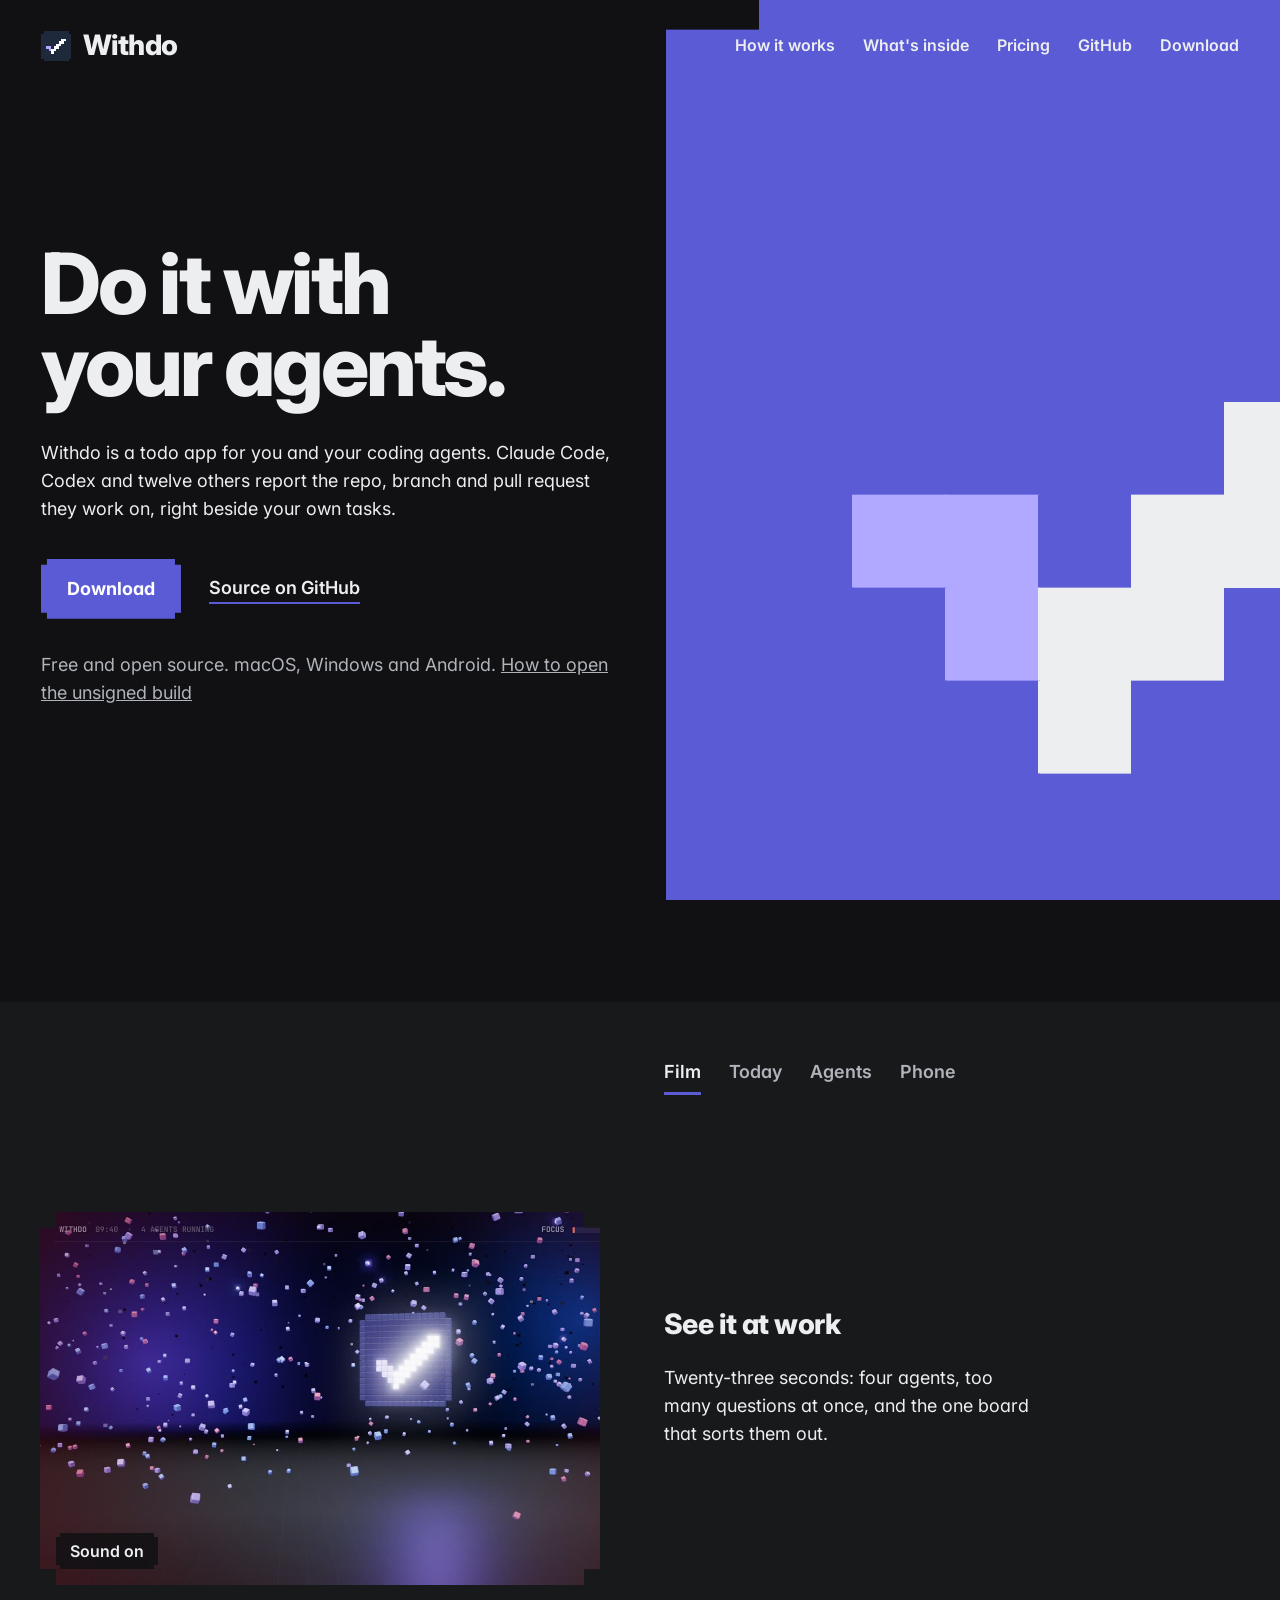
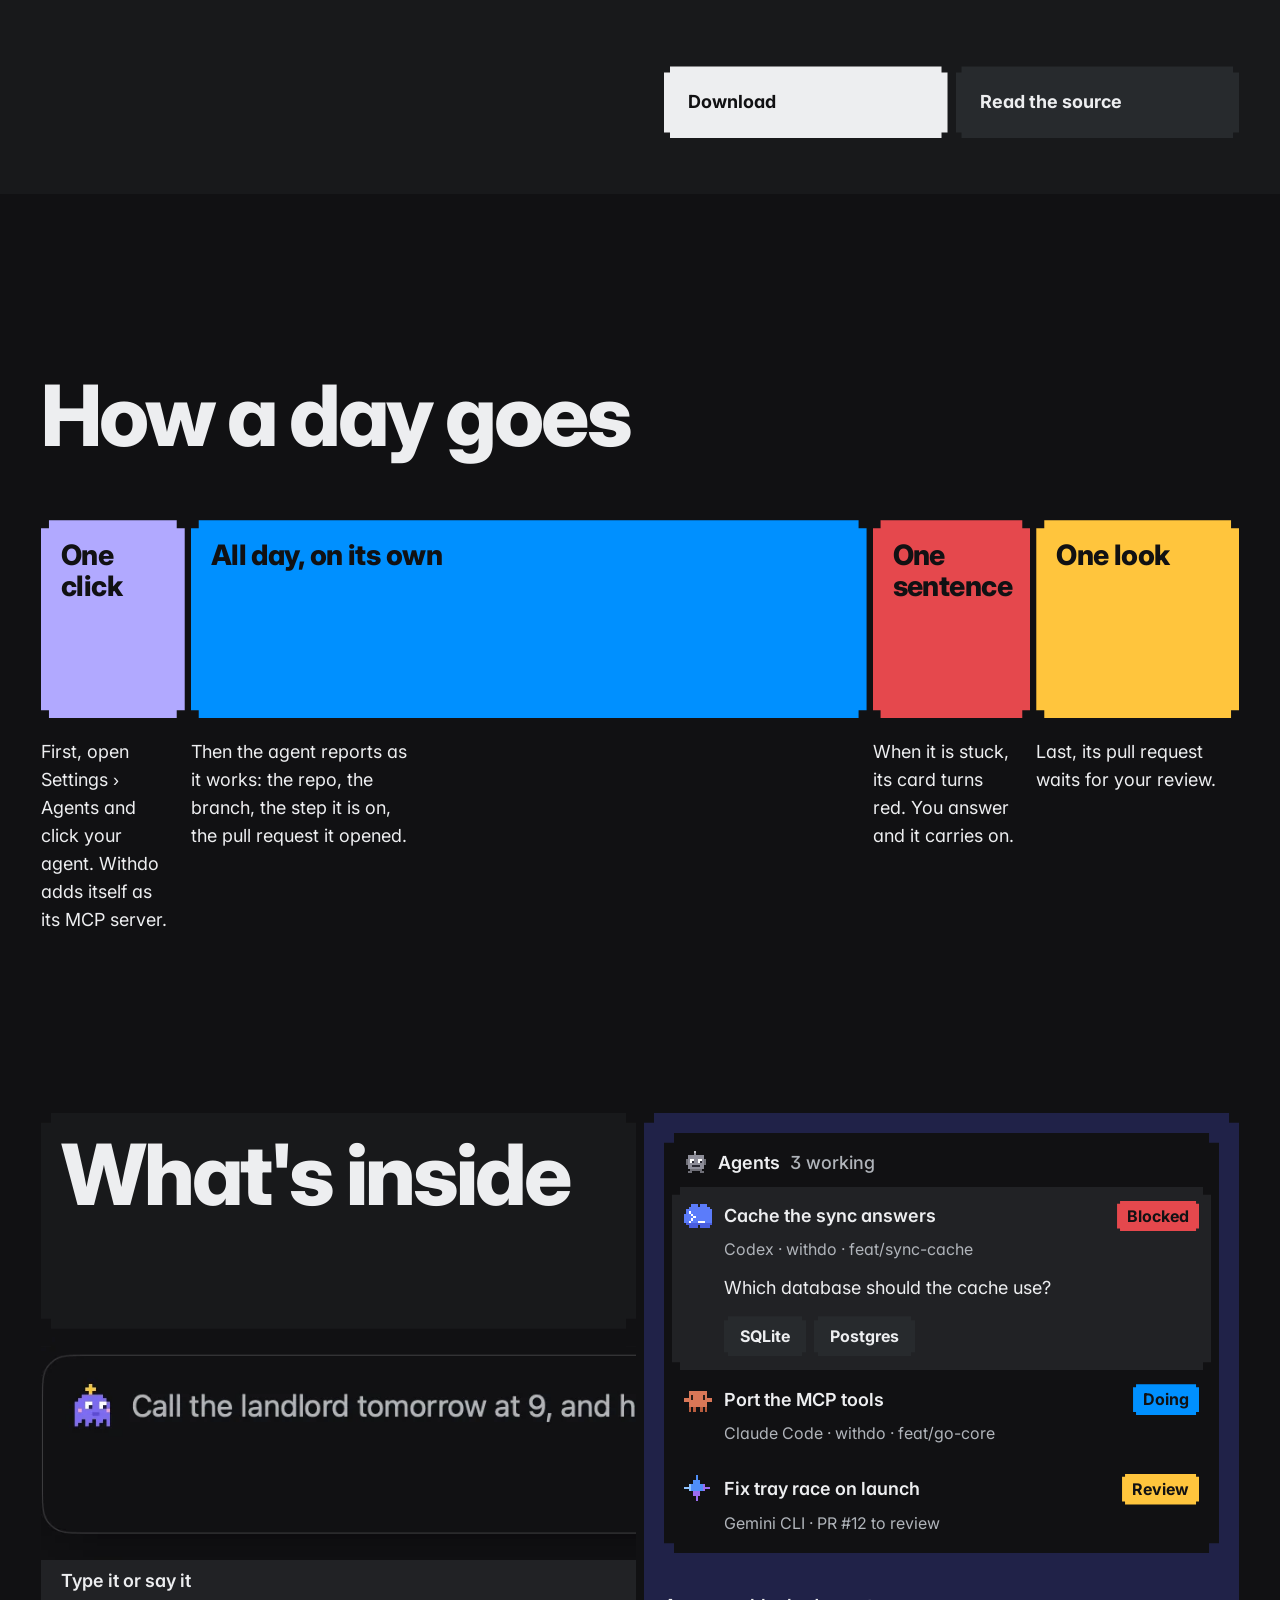
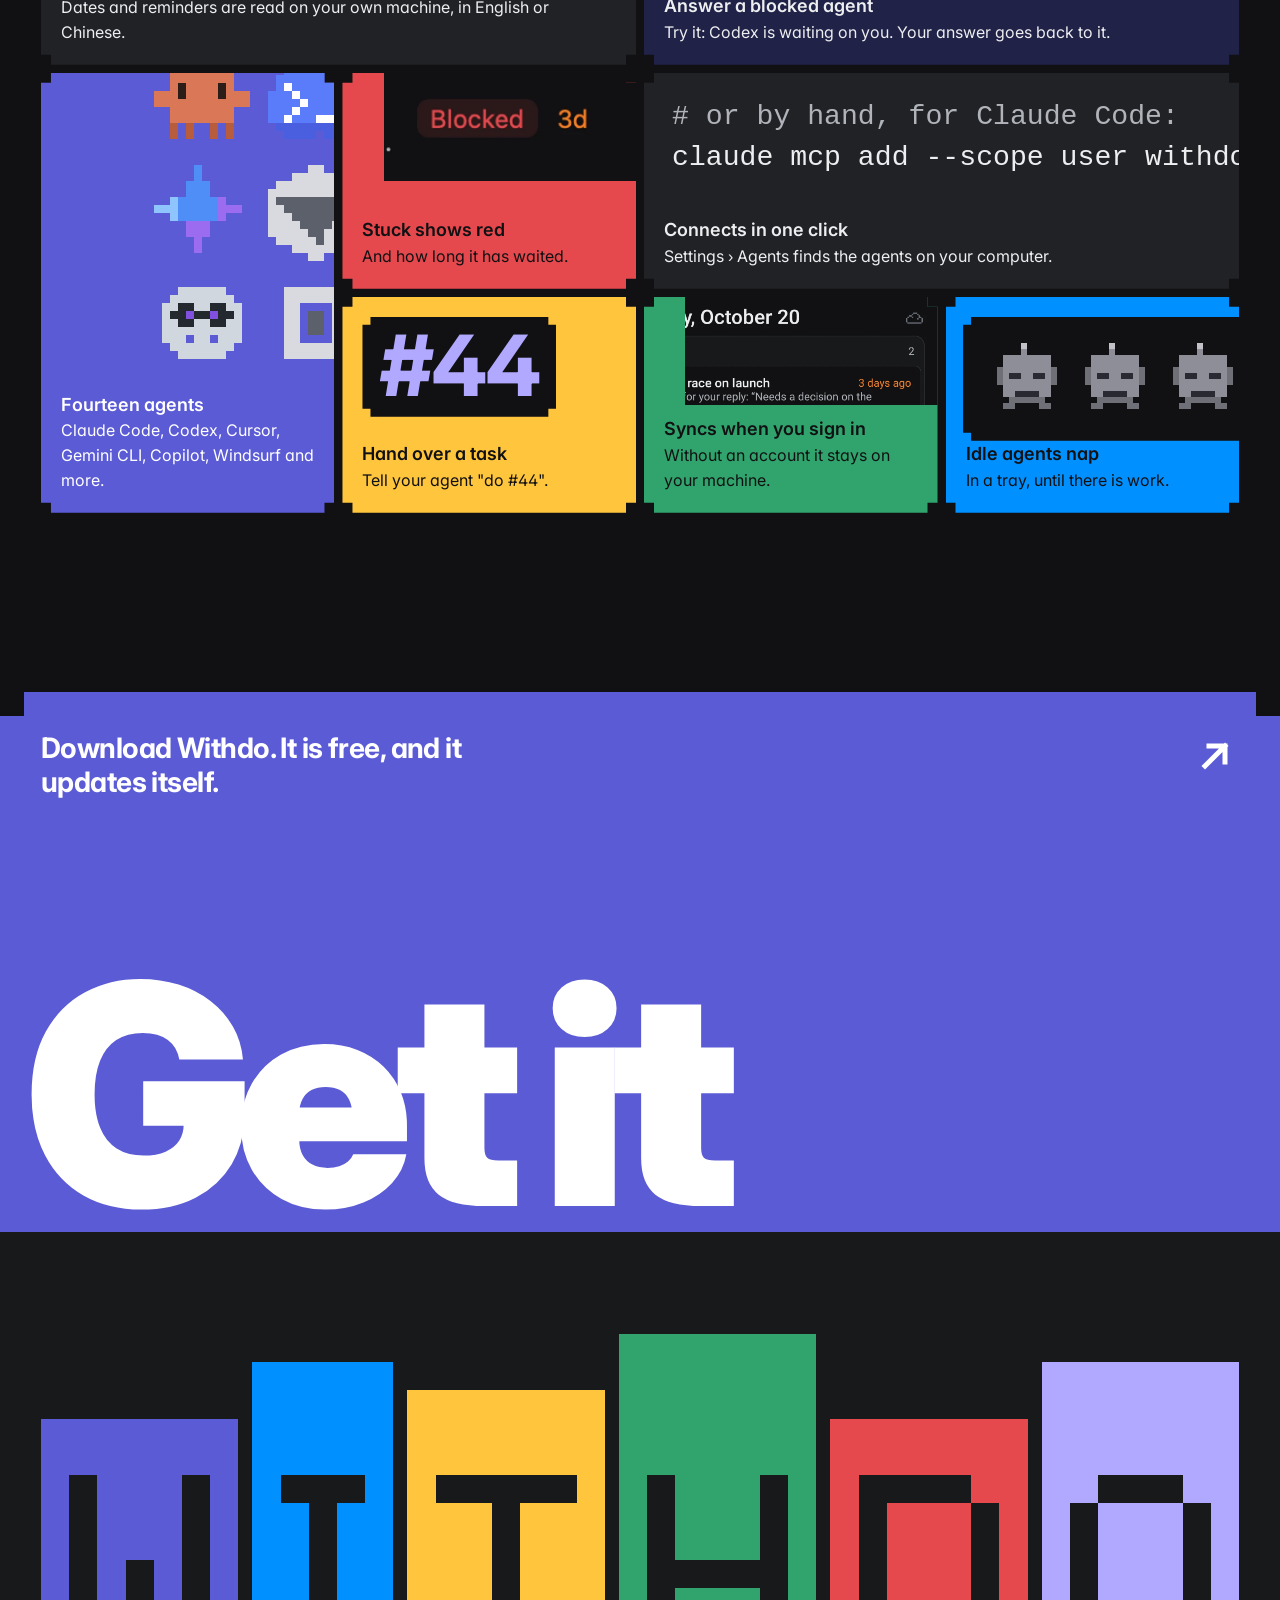
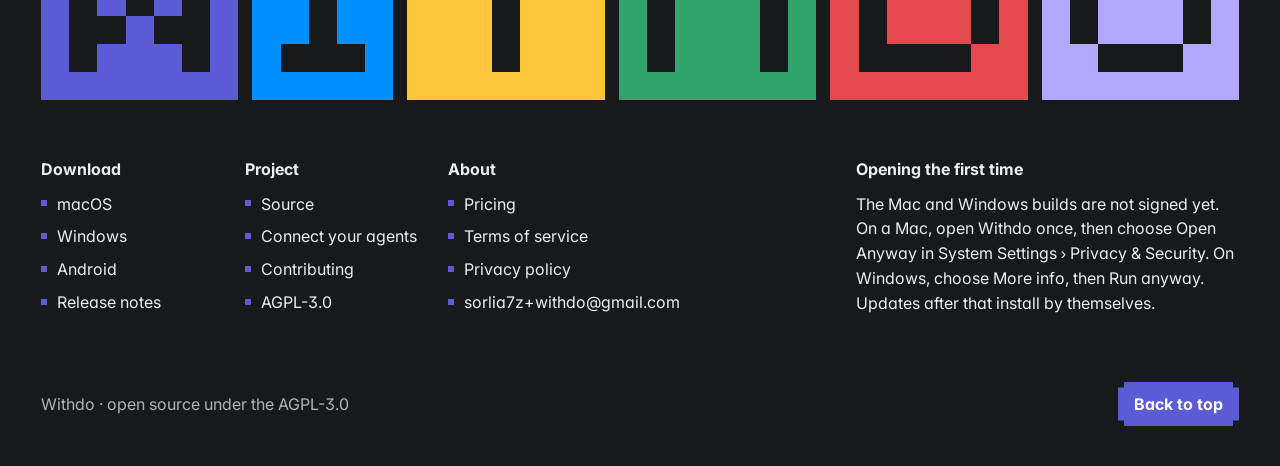
==== commit cb7164b8: "site: pricing page, full terms and privacy for the payment review, support email" ====
--- a/index.html
+++ b/index.html
@@ -11,7 +11,7 @@
 
 <header class="bar">
   <a class="mark" href="./"><img src="icon.png" width="30" height="30" alt="">Withdo</a>
-  <nav aria-label="Main"><a href="#how">How it works</a><a href="#inside">What's inside</a><a href="https://github.com/QingYunA/withdo">GitHub</a><a href="#get">Download</a></nav>
+  <nav aria-label="Main"><a href="#how">How it works</a><a href="#inside">What's inside</a><a href="pricing.html">Pricing</a><a href="https://github.com/QingYunA/withdo">GitHub</a><a href="#get">Download</a></nav>
 </header>
 
 <main>
@@ -131,7 +131,7 @@
   <div class="cols">
     <div><b>Download</b><ul><li><a data-dl="mac" href="https://github.com/QingYunA/withdo/releases/latest">macOS</a></li><li><a data-dl="win" href="https://github.com/QingYunA/withdo/releases/latest">Windows</a></li><li><a data-dl="android" href="https://github.com/QingYunA/withdo/releases/latest">Android</a></li><li><a href="https://github.com/QingYunA/withdo/releases">Release notes</a></li></ul></div>
     <div><b>Project</b><ul><li><a href="https://github.com/QingYunA/withdo">Source</a></li><li><a href="https://github.com/QingYunA/withdo#connect-your-agents">Connect your agents</a></li><li><a href="https://github.com/QingYunA/withdo/blob/main/CONTRIBUTING.md">Contributing</a></li><li><a href="https://github.com/QingYunA/withdo/blob/main/LICENSE">AGPL-3.0</a></li></ul></div>
-    <div><b>About</b><ul><li><a href="privacy.html">Privacy policy</a></li><li><a href="terms.html">Terms</a></li><li><a href="mailto:sorlia7z@gmail.com">sorlia7z@gmail.com</a></li></ul></div>
+    <div><b>About</b><ul><li><a href="pricing.html">Pricing</a></li><li><a href="terms.html">Terms of service</a></li><li><a href="privacy.html">Privacy policy</a></li><li><a href="mailto:sorlia7z+withdo@gmail.com">sorlia7z+withdo@gmail.com</a></li></ul></div>
     <div class="install" id="install"><b>Opening the first time</b><p>The Mac and Windows builds are not signed yet. On a Mac, open Withdo once, then choose Open Anyway in System Settings › Privacy &amp; Security. On Windows, choose More info, then Run anyway. Updates after that install by themselves.</p></div>
   </div>
   <div class="last"><span id="ver">Withdo · open source under the AGPL-3.0</span><a class="btn notch" href="#h-hero">Back to top</a></div>
--- a/style.css
+++ b/style.css
@@ -239,3 +239,10 @@
 .doc .lede{color:var(--muted)}
 .doc footer{margin-top:56px;padding-top:24px;background:var(--ground-2);padding:20px 24px;color:var(--muted);font-size:var(--s-small)}
 .doc footer a{color:var(--muted)}
+
+.doc .plans{display:grid;grid-template-columns:repeat(auto-fit,minmax(200px,1fr));gap:12px;margin:28px 0 8px}
+.doc .plan{background:var(--ground-2);padding:20px 20px 8px}
+.doc .plan h2{margin:0 0 6px;font-size:20px}
+.doc .plan .price{font-size:32px;font-weight:800;letter-spacing:-.02em;margin:0 0 8px}
+.doc .plan .price span{font-size:var(--s-small);font-weight:400;color:var(--muted)}
+.doc .plan ul{padding-left:18px;font-size:var(--s-small);line-height:1.5}
